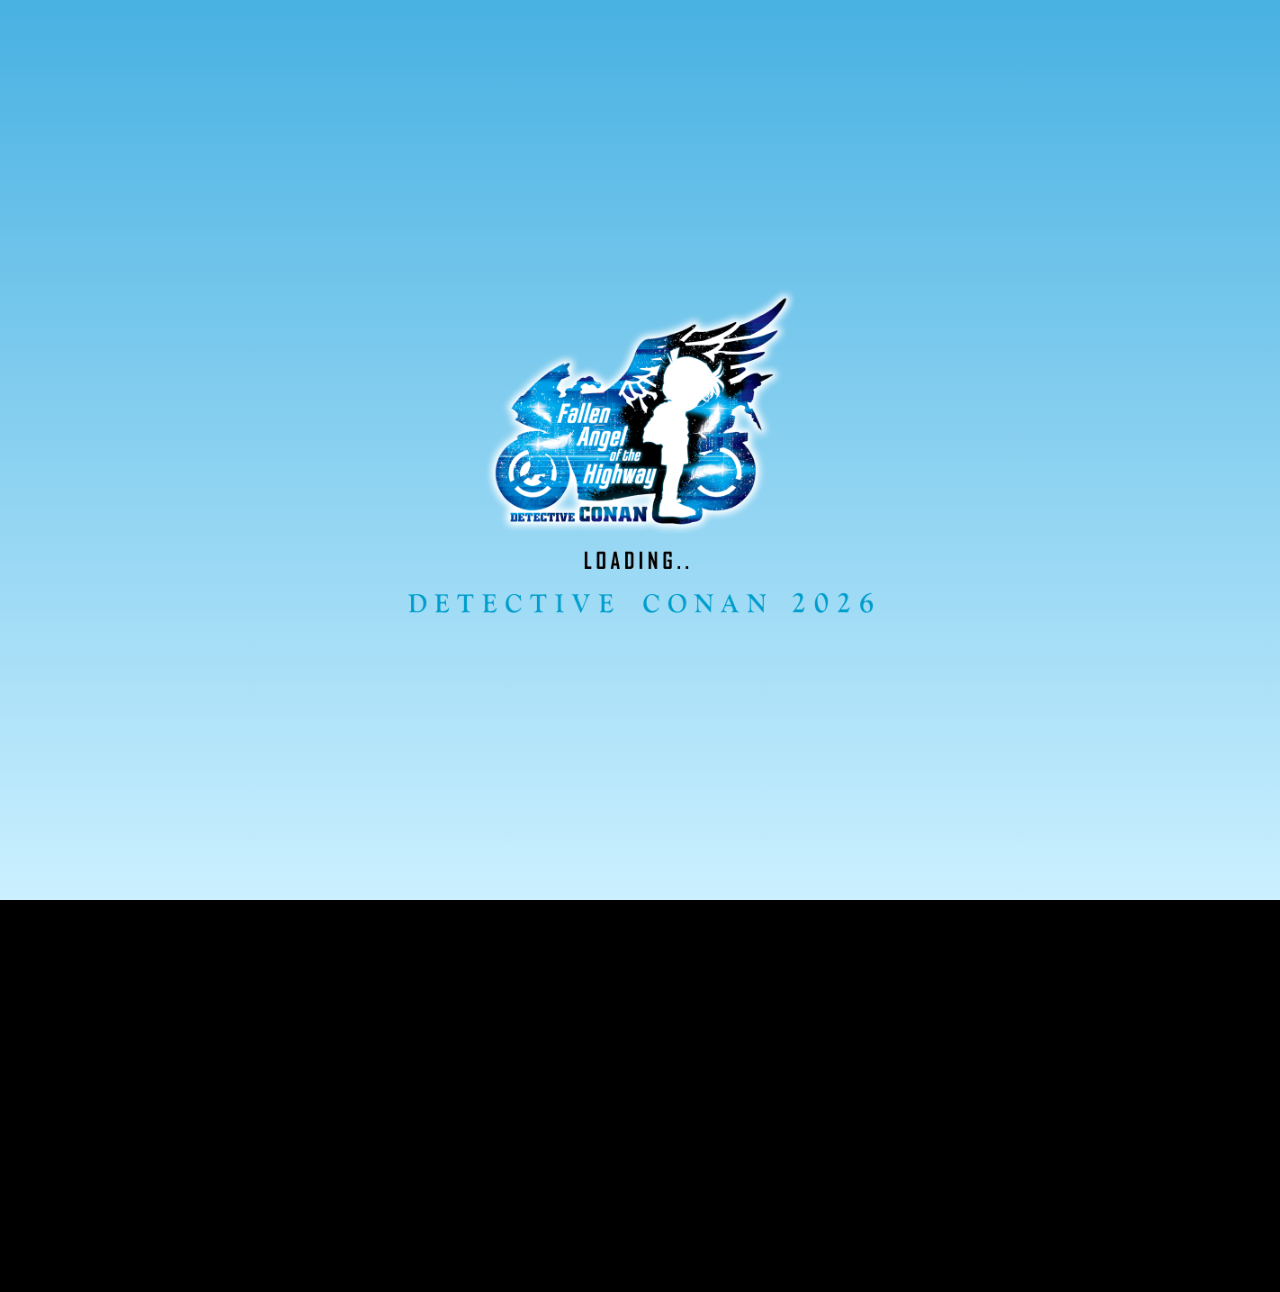
==== index.html @ 6754fd4c "Add files via upload" ====
<!doctype html>
<html lang="ja" prefix="og: http://ogp.me/ns#">

<!-- Mirrored from www.conan-movie.jp/2026/index.html by HTTrack Website Copier/3.x [XR&CO'2014], Thu, 16 Apr 2026 14:26:00 GMT -->
<head>
<meta charset="UTF-8">
<meta http-equiv="X-UA-Compatible" content="IE=edge">

<title>劇場版『名探偵コナン ハイウェイの堕天使』</title>
<meta name="description" content="旋風を、巻き起こせ――劇場版名探偵コナン第29弾、『名探偵コナン ハイウェイの堕天使』大ヒット上映中！">
<meta name="copyright" content="(C)2026 青山剛昌／名探偵コナン製作委員会">

<!-- og -->
<meta property="og:title" content="劇場版『名探偵コナン ハイウェイの堕天使』">
<meta property="og:site_name" content="劇場版『名探偵コナン ハイウェイの堕天使』">
<meta property="og:type" content="movie">
<meta property="og:url" content="index-2.html">
<meta property="og:image" content="ogp_sw.jpg">
<meta property="og:description" content="旋風を、巻き起こせ――劇場版名探偵コナン第29弾、『名探偵コナン ハイウェイの堕天使』大ヒット上映中！">
<meta property="og:type" content="website">
<meta name="twitter:card" content="summary_large_image">
<meta name="twitter:site" content="@conan_movie">
<meta name="twitter:creator" content="@conan_movie">
<meta name="twitter:image" content="ogp_sw.jpg">
<link rel="shortcut icon" href="https://www.conan-movie.jp/favicon.ico">
<meta property="fb:app_id" content="496331427098522">

<!-- CSS -->
<link rel="preconnect" href="../../fonts.googleapis.com/index.html">
<link rel="preconnect" href="../../fonts.gstatic.com/index.html" crossorigin>
<link href="../../fonts.googleapis.com/css2ca3f.css?family=Noto+Serif+JP:wght@400;500&amp;display=swap" rel="stylesheet"> 
<link href="../../fonts.googleapis.com/cssb295.css?family=Noto+Sans+JP&amp;subset=japanese" rel="stylesheet">
<link rel="stylesheet" href="css/reset.css">
<link rel="stylesheet" href="css/utility.css">
<link rel="stylesheet" href="css/common.css">
<link rel="stylesheet" href="css/home_v4.css">
<link rel="stylesheet" href="css/modaal.css" />


<!-- Google Tag Manager -->
<script>(function(w,d,s,l,i){w[l]=w[l]||[];w[l].push({'gtm.start':
new Date().getTime(),event:'gtm.js'});var f=d.getElementsByTagName(s)[0],
j=d.createElement(s),dl=l!='dataLayer'?'&l='+l:'';j.async=true;j.src=
'../../www.googletagmanager.com/gtm5445.html?id='+i+dl;f.parentNode.insertBefore(j,f);
})(window,document,'script','dataLayer','GTM-MGG2SS4T');</script>
<!-- End Google Tag Manager -->
 
<!-- redirect -->
<script>
var userAgent = window.navigator.userAgent.toLowerCase();
if ( userAgent.indexOf('ipad') > 0 || userAgent.indexOf('iphone') > 0 || userAgent.indexOf('Android') > 0 || userAgent.indexOf('android') > 0 ) {
  location.href = '../../conan-mobile.jp/index.html';
}
</script>
<link rel="canonical" href="index.html">
<link rel="alternate" href="../../conan-mobile.jp/index.html">


</head>


<body class="pageHome" id="pagetop" onselectstart="return false;" onmousedown="return false;" oncontextmenu="return false;">

<!-- Google Tag Manager (noscript) -->
<noscript><iframe src="../../www.googletagmanager.com/ns6158.html?id=GTM-MGG2SS4T"
height="0" width="0" style="display:none;visibility:hidden"></iframe></noscript>
<!-- End Google Tag Manager (noscript) -->

<!-- ▼loading -->
<div class="loadingOverlay js-loading">
 <div class="loadingLogo">
  <img src="img/common/loading.gif" alt="LOADING..."/>
 </div>
</div>
<!-- ▲loading -->

<!-- ▼wrap -->



<div class="wrap">
	<div class="homeWrap">
  
  <div class="homeInner">
   <div class="taC mainCopy dc2024"><img src="img/home2/mainCopy.png" width="52%" alt="旋風を、巻き起こせ──" style="margin-left: 10%;"/></div>

   <div class="leftBox">
				
				<div class="snsLink">
     <div><a href="../../twitter.com/conan_movie" target="_blank" class="over"><img src="img/home2/nav2_x.png" alt="公式X"/></a></div>
     <div><a href="../../www.facebook.com/detective.conan.movie/index.html" target="_blank" class="over"><img src="img/home2/nav2_fb.png" alt="公式Facebook"/></a></div>
     <div><a href="../../www.instagram.com/conan.official/index.html" target="_blank" class="over"><img src="img/home2/nav2_insta.png" alt="公式Instagram"/></a></div>
     <div><a href="../../www.tiktok.com/%40conan_pr_official.html" target="_blank" class="over"><img src="img/home2/nav2_tiktok.png" alt="公式TikTok"/></a></div>
					<div><a href="../../miniapp.line.me/2009175335-p4eF4o3W.html" target="_blank" class="over"><img src="img/home2/nav2_line.png" alt="公式LINE"/></a></div>
    </div>
    <div class="sns_line"></div>

    <h1 class="homeLogo"><img src="img/home2/logo_home.webp" width="100%" alt="劇場版『名探偵コナン ハイウェイの堕天使』"/></h1>

    <ul class="leftNav">
     <li><a href="news/index.html" class="over btn"><img src="img/home2/navnews_off.png" alt="NEWS お知らせ" class="js-hover"/></a></li>
     <li><a href="../../eigakan.org/theaterpage/schedulee657.html?t=conanmovie2026" target="_blank" class="over btn"><img src="img/home2/navthlist_off.png" alt="THEATERS シアターリスト" class="js-hover"/></a></li>
     <li class="openBtn"><a href="javascript:void(0);" class="over btn js-gnav"><img src="img/home2/navabout_off.png" alt="about THE MOVIE 作品情報" class="js-hover"/></a></li>
     <li><a href="trailer.html" class="js-trailer over btn"><img src="img/home2/navtrailer_off.png" alt="TRAILER 予告・ムービー" class="js-hover"/></a></li>
					<li><a href="news/media.html" target="_blank" class="over btn"><img src="img/home2/navmedia_off.png" alt="メディア情報" class="js-hover"/></a></li>
    </ul>

    <div class="home_date"><img src="img/home2/showing.webp" width="100%" alt="大ヒット上映中！"/></div>

    <div class="billing2"><img src="img/home2/billing_3.webp" width="100%" alt="" class="mt-10" style="padding-top: -5%;"/></div>
    
    
    <div class="homeNav2">
     <img src="img/home2/blanc.png" alt="" width="100%"/>
     <div class="aboutNav">
     <h3><img src="img/home2/nav2_1.png" alt=" about THE MOVIE"/></h3>
     <ul class="alfaBnr">
      <li><a href="atm/story.html"><img src="img/home2/nav2_story.png" alt="ストーリー"/></a></li>
      <li><a href="atm/story.html#keyperson"><img src="img/home2/nav2_key.png" alt="キーパーソン"/></a></li>
      <li><a href="atm/staffcast.html"><img src="img/home2/nav2_staff.png" alt="スタッフ・キャスト"/></a></li>
      <li><a href="atm/themesong.html"><img src="img/home2/nav2_song.png" alt="主題歌"/></a></li>
     </ul>
     <div class="close_btn alfaBnr navClose"><a href="javascript:void(0);" class="js-gnav"><img src="img/home2/close_nav.png" alt="Close"/></a></div>
     </div>
    </div>
   </div>
   <!-- end leftBox-->
   

   <div class="mainBnrBox">
     <div style="margin-top: -2px;" class="lge"><a href="conan_whirlwind/index.html"><img src="img/home2/conan_wind.webp" alt="「風のプロジェクト」4.10。日本に、コナン旋風を巻き起こせ──" class="pb0" style="margin-left: -4.0%;"/></a></div>
					<!--<div class="sml"><a href="https://info.toho.co.jp/26conan_kb/top.html" target="_blank"><img src="banner/0411_ba_pc.png" alt="4月11日 公開記念舞台挨拶開催決定！詳細とご応募はこちら" class="pb0"/></a></div>
					<div class="sml"><a href="conan_whirlwind/d/pr_worldpremiere.html" target="_blank"><img src="banner/0410saisoku_pc.png" alt="限界突破！風の世界最速上映 4/10（金）0時スタート！詳しくはこちら" class="pb0"/></a></div>
					<div class="sml"><a href="conan_whirlwind/d/pr6_ticket.html" target="_blank"><img src="banner/maeuri_pc.webp" alt="前売券情報はこちら！" class="pb0"/></a></div>-->
					<div class="sml"><a href="kazenotasuki/index.html" target="_blank"><img src="kazenotasuki/img/pcBnr_v2.png" alt="「＃風のたすきキャンペーン」実施中！" class="pb0"/></a></div>
					<div class="sml"><a href="windicon_generator/index.html" target="_blank"><img src="banner/konan_icon_pcb.png" alt="風のアイコンジェネレーター" class="pb0"/></a></div>
					<div class="sml"><a href="news/tokuban.html" target="_blank"><img src="banner/tokuban_PC.webp" alt="PR特番放送決定！各局放送予定はこちら" class="pb0"/></a></div>
					<div class="sml"><a href="../../mvtk_campaign.conan-mobile.jp/26conan_nztk/index.html" target="_blank"><img src="banner/0410_500x500_pcbnr.png" alt="ムビチケ前売券購入者限定謎解き企画！" class="pb0"/></a></div>
   </div>
			
			<div class="btmBnrBox" style="padding-top: -0.25%;">
				<div class="sml"><a href="news/get_illust.html" target="_blank"><img src="banner/angelgift_pc.webp" alt="“天使からの贈り物”プロジェクト 劇場限定デジタルイラストを
手に入れよう！" class="pb0"/></a></div>
			</div>

  </div>
  <!--// end homeInner-->
  
  
   <div class="homeBnrLine alfaBnr mt10" style="padding-bottom:0;">
    <!--<div class="bnrL"><a href="https://mvtk_campaign.conan-mobile.jp/26conan_fm/" target="_blank" class="over"><img src="banner/fanmeeting_spbnr_ver2.png" alt="ムビチケ前売券（オンライン）購入者先行！「風のSPファンミーティング！」にご招待" width="403" height="79"/></a></div>-->
    <div class="bnrL"><a href="../../tvconanten-30th.jp/index.html" target="_blank" class="over"><img src="banner/conananime30th.jpg" alt="名探偵コナン展"/></a></div>
				<div class="bnrL"><a href="../../miniapp.line.me/2009175335-p4eF4o3W.html" target="_blank" class="over"><img src="banner/line_pcbnr.png" alt="風の宣伝部-入部はこちら！"/></a></div>
				<div class="bnrL"><a href="../../www.ntv.co.jp/topics/articles/19s3l3e8zh242nus36.html" target="_blank" class="over"><img src="banner/ntv_conanfes.jpg" alt="日テレコナン祭り"/></a></div>
   </div>

  <div class="homeBnrLine alfaBnr mt-10">
			<div class="bnr"><a href="../../www.conan-portal.com/index.html" target="_blank"><img src="banner/gensaku_official.png" width="156" height="60" alt="原作公式サイト"/></a></div>
   <div class="bnr"><a href="../../www.ytv.co.jp/conan/index.html" target="_blank"><img src="banner/foot_bnr_ytv_w312.jpg" width="156" height="60" alt="TVアニメ「名探偵コナン」"/></a></div>
   <div class="bnr"><a href="../../conan-collectors.musing.jp/index.html" target="_blank"><img src="banner/2025banner_ccc_468-180.png" width="156" height="60" alt="名探偵コナンコレクターズクラブ"/></a></div>
			<div class="bnr"><a href="../../www.welcome.city.yokohama.jp/hottopics/conan-yokohama/index.html" target="_blank"><img src="banner/conan_yokohama_v2.png" width="156" height="60" alt="『名探偵コナン ハイウェイの堕天使』×横浜市 コラボ決定！"/></a></div>
			<div class="bnr"><a href="../../www.carsensor-conan.jp/index.html" target="_blank"><img src="banner/cs_banner_624_240.png" width="156" height="60" alt="『名探偵コナン ハイウェイの堕天使』×カーセンサー"/></a></div>
			<div class="bnr"><a href="../../conan-zemi.shopro.co.jp/index.html" target="_blank"><img src="banner/conanzemi2026_624_240.jpg" width="156" height="60" alt="名探偵コナンゼミ"/></a></div>
			<div class="bnr"><a href="../../conan-cafe.jp/index.html" target="_blank"><img src="banner/conancafe2026.png" width="156" height="60" alt="名探偵コナンゼミ"/></a></div>

			<div class="bnr"><a href="../../www.jreast.co.jp/tokyo/jreconan/index.html" target="_blank"><img src="banner/JReast_stamprally2026.jpg" width="156" height="60" alt="JR東日本名探偵コナンスタンプラリー"/></a></div>
			<div class="bnr"><a href="animail/index.html" target="_blank"><img src="banner/animail_pc_sml.webp" width="156" height="60" alt="「アニメール 劇場版名探偵コナン特集号 vol.51」全面公開中！"/></a></div>
			<div class="bnr"><a href="../../www.yomiuri-ryokou.co.jp/s/fair/conan/index.html" target="_blank"><img src="banner/conan_bus%20tour_logo_624%20240_re.jpg" width="156" height="60" alt="名探偵コナンゼミ"/></a></div>
			

   <div class="mvck_bnrArea" data-aos="fade" data-aos-easing="ease-in" data-aos-anchor-placement="top-bottom">
    <div class="mt10"><a href="../../eigakan.org/theaterpage/schedulee657.html?t=conanmovie2026" target="_blank" title="本作品はHELLO! MOVIE方式による音声ガイド・日本語字幕に対応しています"><img src="banner/bnr_udcast.png" height="44" alt="本作品はHELLO! MOVIE方式による音声ガイド・日本語字幕に対応しています" style="border-radius: 4px;"/></a></div>
   </div>
			
			<ul class="snsBox mt30">
			<li><img src="img/common/icon_share.svg" alt="シェア" class="mr5"/></li>
			<li class="alfaBnr"><a href="../../twitter.com/intent/tweet8c5f.html?text=%EF%BC%8F%0D%0A%E3%80%80%E6%97%8B%E9%A2%A8%E3%82%92%E3%80%81%E5%B7%BB%E3%81%8D%E8%B5%B7%E3%81%93%E3%81%9B%E2%80%95%E2%80%95%0D%0A%EF%BC%BC%0D%0A%0D%0A%E5%8A%87%E5%A0%B4%E7%89%88%E5%90%8D%E6%8E%A2%E5%81%B5%E3%82%B3%E3%83%8A%E3%83%B3%E7%AC%AC29%E5%BC%BE%0D%0A%E5%8A%87%E5%A0%B4%E7%89%88%E3%80%8E%E5%90%8D%E6%8E%A2%E5%81%B5%E3%82%B3%E3%83%8A%E3%83%B3%20%E3%83%8F%E3%82%A4%E3%82%A6%E3%82%A7%E3%82%A4%E3%81%AE%E5%A0%95%E5%A4%A9%E4%BD%BF%E3%80%8F%0D%0A%E5%A4%A7%E3%83%92%E3%83%83%E3%83%88%E4%B8%8A%E6%98%A0%E4%B8%AD%EF%BC%81%0D%0A%0D%0A%23%E5%90%8D%E6%8E%A2%E5%81%B5%E3%82%B3%E3%83%8A%E3%83%B3%0D%0A%23%E3%83%8F%E3%82%A4%E3%82%A6%E3%82%A7%E3%82%A4%E3%81%AE%E5%A0%95%E5%A4%A9%E4%BD%BF%F0%9F%AA%BD%0D%0Ahttps%3A%2F%2Fwww.conan-movie.jp%2F2026%2F" target="_blank"><img src="img/common/sns_x.png" alt="Xでシェアする"/></a></li>
			<li class="alfaBnr"><a href="../../web.facebook.com/share_channel/index801f.html?u=https://www.conan-movie.jp/2026/" onclick="window.open(this.href, 'FBwindow', 'width=650, height=450, menubar=no, toolbar=no, scrollbars=yes'); return false;"><img src="img/common/sns_fb.png" alt="Facebookでシェアする"/></a></li>
   <li class="alfaBnr"><a href="../../access.line.me/oauth2/v2.1/loginb2c0.html?url=https://www.conan-movie.jp/2026/" target="_blank"><img src="img/common/sns_line.png" width="64" height="60" alt="LINEでシェア"/></a></li>
		</ul>
   
   <ul class="policy mb20">
    <li>┃&nbsp;<a href="../../www.toho.co.jp/company/privacy-policy.html" target="_blank">個人情報保護ポリシー</a>&nbsp;┃</li>
    <li>┃&nbsp;<a href="../../www.toho.co.jp/company/cookie-policy.html" target="_blank">クッキーポリシー</a>&nbsp;┃</li>
   </ul>
  </div>

 </div>
 <!--// end homeWrap-->
 
 <div class="footer">
   <div class="dc2024"><img src="img/home2/dc2026_gold.png" alt="DETECTIVE CONAN 2026"/></div>
   <p class="copyright">&copy;2026 青山剛昌／名探偵コナン製作委員会</p>
  </div>
  
  
  <div id="mvckAll">
		<div id="mvckClose"></div>
		<div id="mvckArea">
		<div id="mvtk-widgets-container" data-format="responsive" data-color="normal"><a id="mvtk-widgets" href="../../ticket.moviewalker.jp/film/084813.html">Widgets by ムビチケ</a></div><script defer src="../../contents.mvtk.jp/widgets/js/widgets_v1_1.js" charset="utf-8"></script>
		</div>
	</div>
	
	
</div>
<!-- ▲wrap -->






<!-- ▼scripts -->
<script src="../../ajax.googleapis.com/ajax/libs/jquery/3.7.0/jquery.min.js"></script>
<script src="../../cdnjs.cloudflare.com/ajax/libs/jquery-easing/1.4.1/jquery.easing.min.js"></script>
<script src="js/lib/jquery.easy-rollover.js"></script>
<script src="js/common.js"></script>
<script src="js/home_2.js"></script>
<script src="js/snow.html"></script>
<script src="js/lib/modaal.min.js"></script>
<!-- ▲scripts -->

</body>

<!-- Mirrored from www.conan-movie.jp/2026/index.html by HTTrack Website Copier/3.x [XR&CO'2014], Thu, 16 Apr 2026 14:27:19 GMT -->
</html>
---- css/utility.css ----
@charset "UTF-8";
/*---------------------------------------------------------
		 margin/padding
----------------------------------------------------------*/
.m0 {
  margin: 0px !important; }

.m10 {
  margin: 10px !important; }

.m15 {
  margin: 15px !important; }

.m20 {
  margin: 20px !important; }

.m30 {
  margin: 30px !important; }

.m40 {
  margin: 40px !important; }

.m50 {
  margin: 50px !important; }

.p0 {
  padding: 0px !important; }

.p10 {
  padding: 10px !important; }

.p15 {
  padding: 15px !important; }

.p20 {
  padding: 20px !important; }

.p30 {
  padding: 30px !important; }

.p40 {
  padding: 40px !important; }

.p50 {
  padding: 50px !important; }

.mt0 {
  margin-top: 0 !important; }

.mt1 {
  margin-top: 1px !important; }

.mt2 {
  margin-top: 2px !important; }

.mt3 {
  margin-top: 3px !important; }

.mt4 {
  margin-top: 4px !important; }

.mt5 {
  margin-top: 5px !important; }

.mt-5 {
  margin-top: -5px !important; }

.mt-10 {
  margin-top: -10px !important; }

.mt10 {
  margin-top: 10px !important; }

.mt11 {
  margin-top: 11px !important; }

.mt12 {
  margin-top: 12px !important; }

.mt13 {
  margin-top: 13px !important; }

.mt14 {
  margin-top: 14px !important; }

.mt15 {
  margin-top: 15px !important; }

.mt20 {
  margin-top: 20px !important; }

.mt25 {
  margin-top: 25px !important; }

.mt30 {
  margin-top: 30px !important; }

.mt35 {
  margin-top: 35px !important; }

.mt40 {
  margin-top: 40px !important; }

.mt45 {
  margin-top: 45px !important; }

.mt50 {
  margin-top: 50px !important; }

.mt55 {
  margin-top: 55px !important; }

.mt60 {
  margin-top: 60px !important; }

.mt65 {
  margin-top: 65px !important; }

.mt70 {
  margin-top: 70px !important; }

.mt75 {
  margin-top: 75px !important; }

.mt80 {
  margin-top: 80px !important; }

.mt85 {
  margin-top: 85px !important; }

.mt90 {
  margin-top: 90px !important; }

.mt95 {
  margin-top: 95px !important; }

.mt100 {
  margin-top: 100px !important; }

.mb0 {
  margin-bottom: 0px !important; }

.mb1 {
  margin-bottom: 1px !important; }

.mb2 {
  margin-bottom: 2px !important; }

.mb3 {
  margin-bottom: 3px !important; }

.mb4 {
  margin-bottom: 4px !important; }

.mb5 {
  margin-bottom: 5px !important; }

.mb6 {
  margin-bottom: 6px !important; }

.mb7 {
  margin-bottom: 7px !important; }

.mb8 {
  margin-bottom: 8px !important; }

.mb9 {
  margin-bottom: 9px !important; }

.mb10 {
  margin-bottom: 10px !important; }

.mb15 {
  margin-bottom: 15px !important; }

.mb20 {
  margin-bottom: 20px !important; }

.mb25 {
  margin-bottom: 25px !important; }

.mb30 {
  margin-bottom: 30px !important; }

.mb35 {
  margin-bottom: 35px !important; }

.mb40 {
  margin-bottom: 40px !important; }

.mb45 {
  margin-bottom: 45px !important; }

.mb50 {
  margin-bottom: 50px !important; }

.mb60 {
  margin-bottom: 60px !important; }

.mb70 {
  margin-bottom: 70px !important; }

.ml0 {
  margin-left: 0 !important; }

.ml1 {
  margin-left: 1px !important; }

.ml2 {
  margin-left: 2px !important; }

.ml3 {
  margin-left: 3px !important; }

.ml4 {
  margin-left: 4px !important; }

.ml5 {
  margin-left: 5px !important; }

.ml6 {
  margin-left: 6px !important; }

.ml7 {
  margin-left: 7px !important; }

.ml8 {
  margin-left: 8px !important; }

.ml9 {
  margin-left: 9px !important; }

.ml10 {
  margin-left: 10px !important; }

.ml-10 {
  margin-left: -10px !important; }

.ml-20 {
  margin-left: -20px !important; }

.ml15 {
  margin-left: 15px !important; }

.ml20 {
  margin-left: 20px !important; }

.ml25 {
  margin-left: 25px !important; }

.ml30 {
  margin-left: 30px !important; }

.ml35 {
  margin-left: 35px !important; }

.ml40 {
  margin-left: 40px !important; }

.ml45 {
  margin-left: 45px !important; }

.ml50 {
  margin-left: 50px !important; }

.mr0 {
  margin-right: 0px !important; }

.mr1 {
  margin-right: 1px !important; }

.mr2 {
  margin-right: 2px !important; }

.mr3 {
  margin-right: 3px !important; }

.mr4 {
  margin-right: 4px !important; }

.mr5 {
  margin-right: 5px !important; }

.mr6 {
  margin-right: 6px !important; }

.mr7 {
  margin-right: 7px !important; }

.mr8 {
  margin-right: 8px !important; }

.mr9 {
  margin-right: 9px !important; }

.mr10 {
  margin-right: 10px !important; }

.mr15 {
  margin-right: 15px !important; }

.mr20 {
  margin-right: 20px !important; }

.mr25 {
  margin-right: 25px !important; }

.mr30 {
  margin-right: 30px !important; }

.mr35 {
  margin-right: 35px !important; }

.mr40 {
  margin-right: 40px !important; }

.mr45 {
  margin-right: 45px !important; }

.mr50 {
  margin-right: 50px !important; }

.mr55 {
  margin-right: 55px !important; }

.mr60 {
  margin-right: 60px !important; }

.mr65 {
  margin-right: 65px !important; }

.mr70 {
  margin-right: 70px !important; }

.mr75 {
  margin-right: 75px !important; }

.mr80 {
  margin-right: 80px !important; }

.mr85 {
  margin-right: 85px !important; }

.mr90 {
  margin-right: 90px !important; }

.mr95 {
  margin-right: 95px !important; }

.mr100 {
  margin-right: 100px !important; }

.pt0 {
  padding-top: 0px !important; }

.pt5 {
  padding-top: 5px !important; }

.pt10 {
  padding-top: 10px !important; }

.pt15 {
  padding-top: 15px !important; }

.pt20 {
  padding-top: 20px !important; }

.pt25 {
  padding-top: 25px !important; }

.pt30 {
  padding-top: 30px !important; }

.pt35 {
  padding-top: 35px !important; }

.pt40 {
  padding-top: 40px !important; }

.pt45 {
  padding-top: 45px !important; }

.pt50 {
  padding-top: 50px !important; }

.pt100 {
  padding-top: 100px !important; }

.pb0 {
  padding-bottom: 0px !important; }

.pb5 {
  padding-bottom: 5px !important; }

.pb10 {
  padding-bottom: 10px !important; }

.pb15 {
  padding-bottom: 15px !important; }

.pb20 {
  padding-bottom: 20px !important; }

.pb25 {
  padding-bottom: 25px !important; }

.pb30 {
  padding-bottom: 30px !important; }

.pb35 {
  padding-bottom: 35px !important; }

.pb40 {
  padding-bottom: 40px !important; }

.pb45 {
  padding-bottom: 45px !important; }

.pb50 {
  padding-bottom: 50px !important; }

.pl0 {
  padding-left: 0 !important; }

.pl5 {
  padding-left: 5px !important; }

.pl10 {
  padding-left: 10px !important; }

.pl15 {
  padding-left: 15px !important; }

.pl20 {
  padding-left: 20px !important; }

.pl25 {
  padding-left: 25px !important; }

.pl30 {
  padding-left: 30px !important; }

.pl35 {
  padding-left: 35px !important; }

.pl40 {
  padding-left: 40px !important; }

.pl45 {
  padding-left: 45px !important; }

.pl50 {
  padding-left: 50px !important; }

.pr0 {
  padding-right: 0 !important; }

.pr5 {
  padding-right: 5px !important; }

.pr10 {
  padding-right: 10px !important; }

.pr15 {
  padding-right: 15px !important; }

.pr20 {
  padding-right: 20px !important; }

.pr25 {
  padding-right: 25px !important; }

.pr30 {
  padding-right: 30px !important; }

.pr35 {
  padding-right: 35px !important; }

.pr40 {
  padding-right: 40px !important; }

.pr45 {
  padding-right: 45px !important; }

.pr50 {
  padding-right: 50px !important; }

/*---------------------------------------------------------
		 position
----------------------------------------------------------*/
.floL {
  float: left !important; }

.floR {
  float: right !important; }

.floLm {
  float: left;
  margin-right: 15px; }

.floRm {
  float: right;
  margin-left: 15px; }

.noFlo {
  float: none !important; }

.rect {
  overflow: hidden;
  zoom: 1; }

.clear {
  clear: both; }

.posR {
  position: relative; }

.posA {
  position: absolute; }

.vaT {
  vertical-align: top !important; }

.vaM {
  vertical-align: middle !important; }

.vaB {
  vertical-align: bottom !important; }

.vaN {
  vertical-align: baseline !important; }

.taC {
  text-align: center !important; }

.taC img {
  display: inline; }

.blC {
  margin-left: auto;
  margin-right: auto; }

.taR {
  text-align: right !important; }

.taL {
  text-align: left !important; }

.bold {
  font-weight: bold; }

.red {
  color: #b60000; }

.normal {
  font-weight: normal; }

.wnw {
  white-space: nowrap; }

.notice {
  color: #f00; }

.w100per {
  width: 100%; }

.blue {
  color: #fff; }

.blue2 {
  color: #46b8d0; }

.blue3 {
  color: #14a4a6; }

.blue4 {
  color: #0085eb; }

.blue5 {
  color: #c5f5ff; }

.green {
  color: #fff; }

.green2 {
  color: #00ac2d; }

.ind1 {
  text-indent: 1em; }

/*---------------------------------------------------------
		 fontsize
----------------------------------------------------------*/
.fzBase {
  font-size: fz(1) !important; }

.fz10 {
  font-size: 10px;
  font-size: 0.625rem;
  line-height: 1.4;
  line-height: 1.5; }

.fz12 {
  font-size: 12px;
  font-size: 0.75rem;
  line-height: 1.4;
  line-height: 1.5; }

.fz13 {
  font-size: 13px;
  font-size: 0.8125rem;
  line-height: 1.4;
  line-height: 1.5; }

.fz14 {
  font-size: 14px;
  font-size: 0.875rem;
  line-height: 1.4;
  line-height: 1.5; }

.fz15 {
  font-size: 15px;
  font-size: 0.9375rem;
  line-height: 1.4; }

.fz16 {
  font-size: 16px;
  font-size: 1rem;
  line-height: 1.4; }

.fz18 {
  font-size: 18px;
  font-size: 1.125rem;
  line-height: 1.4; }

.fz20 {
  font-size: 20px;
  font-size: 1.25rem;
  line-height: 1.4; }

.hide {
  height: 0px;
  font-size: 0px;
  line-height: 0px;
  text-indent: 100%;
  white-space: nowrap;
  color: transparent;
  overflow: hidden; }

/*---　css animation　--*/
.shakeMove {
  animation: shakeloader_1104 2s ease-out infinite;
  transform-origin: 50% 50%; }

@keyframes shakeloader_1104 {
  0% {
    transform: scale(1); }
  12.5% {
    transform: scale(0.9) rotate(-8deg); }
  25% {
    transform: scale(0.9) rotate(-8deg); }
  37.5% {
    transform: scale(1.2) rotate(8deg); }
  50% {
    transform: scale(1.2) rotate(-8deg); }
  62.5% {
    transform: scale(1.2) rotate(8deg); }
  75% {
    transform: scale(1.2) rotate(-8deg); }
  87.5% {
    transform: scale(1.2) rotate(8deg); }
  100% {
    transform: scale(1) rotate(0); } }
.verticalMove {
  animation: vertical_9994 1s ease-in-out infinite;
  transform-origin: 50% 50%; }

@keyframes vertical_9994 {
  0% {
    transform: translate(0, -3px); }
  6% {
    transform: translate(0, 3px); }
  12% {
    transform: translate(0, -2px); }
  18% {
    transform: translate(0, 2px); }
  24% {
    transform: translate(0, -1px); }
  30% {
    transform: translate(0, 1px); }
  36% {
    transform: translate(0, 0); }
  100% {
    transform: translate(0, 0); } }
.spin {
  animation: spin_164 3.5s linear infinite;
  transform-origin: 50% 50%; }

@keyframes spin_164 {
  0% {
    transform: rotate(0deg); }
  42.85714% {
    transform: rotate(359deg); }
  100% {
    transform: rotate(359deg); } }
/*---///　css animation　///--*/
.pagetop {
  position: fixed;
  right: 0px;
  bottom: 30px;
  width: 140px;
  height: auto;
  display: none;
  z-index: 19; }

.pagetop img {
  width: 140px; }

@media screen and (max-width: 800px) {
  .pagetop {
    position: fixed;
    right: 0px;
    bottom: 10px;
    width: 120px;
    height: auto;
    display: none;
    z-index: 19; }

  .pagetop img {
    width: 120px; } }
/*---------------------------------------------------------
		 youtube
----------------------------------------------------------*/
.youtube {
  width: 100%;
  margin: 0 auto;
  position: relative;
  padding-bottom: 56.25%;
  padding-top: 20px;
  height: 0;
  overflow: hidden; }

.youtube iframe {
  position: absolute;
  top: 0;
  left: 0;
  width: 100%;
  height: 100%; }

/*---------------------------------------------------------
		 indent
----------------------------------------------------------*/
.indent-1 {
  text-indent: -1rem;
  padding-left: 1rem; }

.indent-2 {
  text-indent: -2rem;
  padding-left: 2rem; }

.indent-3 {
  text-indent: -3rem;
  padding-left: 3rem; }
---- css/common.css ----
html {
  min-height: 100%; }

body > .wrap {
  height: auto; }

.wrap {
  position: relative;
  width: 100vw;
  height: 100%;
  min-height: 100%;
  /*height: auto;*/
  display: block;
  /*background: #0a181a;*/
  color: #9ba9ad;
  font-family: 'Noto Sans JP', "sans-serif";
  opacity: 0; }

.wrap.is-show {
  opacity: 1.0; }

a:link {
  text-decoration: none; }

a:hover {
  text-decoration: underline; }

a:active {
  text-decoration: none; }

a:visited {
  text-decoration: none; }

.js-completeLoad {
  opacity: 0;
  backface-visibility: hidden;
  transition: 0.6s ease-in-out; }

.js-completeLoad.is-show {
  opacity: 1; }

.is-hide-sp {
  display: block; }

.is-hide-pc {
  display: none; }

/*---------------------------------
      loading
----------------------------------*/
.loadingOverlay {
  position: fixed;
  top: 0;
  left: 0;
  right: 0;
  bottom: 0;
  width: 100vw !important;
  height: 100vh !important;
  margin: auto;
  z-index: 100;
  background: #CBF0FF;
  background: linear-gradient(0deg, #cbf0ff 0%, #48b1e2 100%);
  display: flex;
  justify-content: center;
  align-items: center; }

.loadingOverlay .loadingLogo {
  display: block;
  width: 50%;
  height: auto;
  max-width: 549px;
  max-height: 326px;
  padding: 0;
  background: url("../img/common/loading_bg.png") center top no-repeat;
  background-size: 100% 100%;
  text-align: center; }

.loadingLogo img {
  width: 100%; }

.alfaBnr a img,
.alphaBnr a img {
  opacity: 1.0;
  transition: 0.5s; }

.alfaBnr a:hover img,
.alphaBnr a:hover img {
  opacity: 0.7; }
---- css/home_v4.css ----
@charset "UTF-8";
html {
  min-height: 100%; }

body > .wrap {
  height: auto; }

body {
  background: #000000; }

.wrap {
  position: relative;
  width: 100%;
  height: 100%;
  min-height: 100%;
  	/*height: auto;
  	display: flex;
   flex-wrap:wrap;
  	justify-content: space-between;
  	align-content: space-between;*/
  display: block;
  color: #fff;
  background: #002349 url("../img/home2/bg_wing.webp") center bottom no-repeat;
  background-size: 100% auto;
  opacity: 0;
  z-index: 2; }

.wrap.is-show {
  opacity: 1.0; }

/* animation
===============================================  */
@keyframes blur-anim1 {
  0% {
    opacity: 0;
    transform: scale(1.5); }
  20% {
    opacity: 0.08; }
  100% {
    opacity: 1;
    transform: scale(1);
    filter: blur(0); } }
@keyframes blur-anim2 {
  0% {
    opacity: 0;
    transform: scale(5); }
  20% {
    opacity: 0.08; }
  100% {
    opacity: 1;
    transform: scale(1);
    filter: blur(0); } }
@keyframes fade-anim {
  0% {
    opacity: 0; }
  100% {
    opacity: 1; } }
/* home contents
===============================================  */
.homeWrap {
  /*display: flex;
  flex-flow: column nowrap;
  justify-content: center;
  align-items: center;*/
  display: block;
  width: 100vw;
  height: 100%;
  min-height: 100vh;
  padding-bottom: 0;
  margin: auto;
  position: relative;
  background: url("../img/home2/mv.webp") center top no-repeat;
  background-size: 100% auto;
  z-index: 5;
  overflow-x: hidden;
  position: relative; }

.homeInner {
  display: block;
  width: 100%;
  height: 56.25vw;
  margin: 0 auto;
  padding-top: 0px;
  position: relative; }

.homeInner .mainCopy {
  width: 11.6%;
  height: auto;
  right: 14%;
  top: 8%;
  opacity: 0;
  position: absolute; }

.homeInner .dc2024 {
  filter: blur(200px);
  animation: blur-anim2 2s cubic-bezier(0.19, 1, 0.22, 1) 1.5s forwards; }

.homeInner .leftBox {
  display: block;
  width: 22%;
  height: 100%;
  background: url("../img/home2/leftbox_bg.webp") center top no-repeat;
  background-size: 100% 100%;
  margin: 0;
  padding: 0;
  left: 0;
  top: 0;
  z-index: 2;
  position: absolute;
  opacity: 0;
  animation: fade-anim 5s cubic-bezier(0.19, 1, 0.22, 1) 3.5s forwards; }

.homeInner .leftBox .snsLink {
  display: flex;
  flex-wrap: nowrap;
  width: 100%;
  height: auto;
  margin: 0;
  padding: 0;
  position: relative;
  z-index: 10; }

.homeInner .leftBox .snsLink div {
  width: 20%; }

.homeInner .leftBox .snsLink img {
  width: 100%; }

.homeInner .leftBox .sns_line {
  display: block;
  width: 100%;
  height: 8px;
  margin: 0;
  padding: 0;
  background: url("../img/home2/sns_line.png") center top repeat-x;
  background-size: 100% 8px;
  position: relative;
  z-index: 10; }

.homeInner .leftBox .homeLogo {
  displey: block;
  width: 120%;
  height: auto;
  margin: 4% auto 0 10%;
  padding: 0;
  position: relative;
  z-index: 10; }

.homeInner .leftBox .leftNav {
  width: 95%;
  height: auto;
  margin: 0 5% auto 0;
  padding: 0;
  position: relative; }

.homeInner .leftBox .leftNav li {
  displey: block;
  width: 100%;
  height: auto;
  margin-bottom: 6%; }

.homeInner .leftBox .leftNav img {
  width: 100%;
  height: auto; }

.homeInner .leftBox .leftNav a:hover {
  width: 100%;
  border: 0;
  outline: none;
  text-decoration: none; }

.homeInner .leftBox .leftNav .btn {
  position: relative;
  display: inline-block; }

.homeInner .leftBox .leftNav .btn::after {
  position: absolute;
  bottom: 0;
  left: 0;
  content: '';
  width: 100%;
  height: 1px;
  background-color: rgba(255, 255, 255, 0.6);
  transform: scale(0, 1);
  transform-origin: left top;
  transition: transform .5s; }

.homeInner .leftBox .leftNav .btn:hover::after {
  transform: scale(1, 1); }

.homeInner .leftBox .home_date {
  displey: block;
  width: 100%;
  height: auto;
  /*margin: 10% 0 10% 0;*/
  margin: 6% 0 10% 0;
  position: relative; }

.homeInner .leftBox .billing {
  displey: block;
  width: 200%;
  height: auto;
  /*margin: 10% auto 10% 5%;*/
  margin: 18% auto 10% 3%;
  position: relative; }

.homeInner .leftBox .billing2 {
  displey: block;
  width: 200%;
  height: auto;
  /*margin: 10% auto 10% 5%;*/
  margin: 10% auto 10% 3%;
  position: relative; }

.homeInner .leftBox .homeNav2 {
  display: block;
  width: 100%;
  height: 90%;
  margin: 0;
  padding: 0 0 60px 0;
  top: -110vh;
  position: absolute;
  background: #153d80;
  background: linear-gradient(180deg, #153d80 0%, #112340 80%, rgba(0, 0, 0, 0) 100%);
  opacity: 0;
  transition: 6s cubic-bezier(0.075, 0.82, 0.165, 1);
  z-index: 3; }

.homeInner .leftBox .homeNav2 img {
  width: 100%; }

.homeInner .leftBox .homeNav2 .aboutNav {
  display: block;
  width: 86%;
  max-width: 300px;
  height: auto;
  margin: 0 auto;
  padding: 0;
  border-top: 1px solid #09599a;
  line-height: 0;
  position: relative; }

.homeInner .leftBox .homeNav2 .aboutNav h3 {
  display: block;
  border-bottom: 1px solid #09599a; }

.homeInner .leftBox .homeNav2 .aboutNav ul {
  border-bottom: 1px solid #09599a;
  position: relative; }

.homeInner .leftBox .homeNav2 .aboutNav li {
  display: block;
  width: 100%;
  height: auto;
  margin: 5% 0; }

.homeInner .leftBox .homeNav2 .aboutNav .close_btn {
  display: block;
  width: 26%;
  max-width: 60px;
  margin: 10px auto 50px auto;
  padding: 0;
  position: relative; }

.homeInner .leftBox .homeNav2.is-show {
  opacity: 1;
  top: 0;
  transition: 1s cubic-bezier(0.075, 0.82, 0.165, 1); }

.homeInner .mainBnrBox {
  display: block;
  width: 13%;
  max-width: 250px !important;
  height: auto;
  right: 1%;
  top: 20px;
  padding-right: 5px;
  z-index: 5;
  position: absolute;
  opacity: 0;
  line-height: 1.1;
  animation: fade-anim 5s cubic-bezier(0.19, 1, 0.22, 1) 3.5s forwards; }

.homeInner .mainBnrBox div {
  display: block;
  width: 95%;
  margin-top: 4%;
  margin-right: 0 !important;
  margin-left: auto;
  padding-left: 20%; }

.homeInner .mainBnrBox div.lge {
  display: block;
  width: 112%;
  margin-top: 11%;
  margin-right: auto;
  /* margin-left: -4.0%;*/
  padding-left: 0; }

.homeInner .mainBnrBox div img {
  width: 100%; }

.homeInner .mainBnrBox div a img {
  width: 100%;
  transition: transform 0.3s; }

.homeInner .mainBnrBox div a img:hover {
  transform: scale(1.12);
  z-index: 8; }

.homeInner .btmBnrBox {
  display: flex;
  flex-wrap: nowrap;
  justify-content: flex-end;
  width: auto;
  height: 9.7vw;
  right: 11%;
  bottom: 1.35%;
  padding-right: 5px;
  z-index: 5;
  position: absolute;
  opacity: 0;
  line-height: 1.1;
  animation: fade-anim 5s cubic-bezier(0.19, 1, 0.22, 1) 3.5s forwards; }

.homeInner .btmBnrBox div {
  display: block;
  width: 9.7vw;
  margin-right: 2%;
  margin-left: auto; }

.homeInner .btmBnrBox div img {
  width: 100%; }

.homeInner .btmBnrBox div a img {
  width: 100%;
  transition: transform 0.3s; }

.homeInner .btmBnrBox div a img:hover {
  transform: scale(1.12);
  z-index: 8; }

.homeBnrLine {
  display: flex;
  flex-wrap: wrap;
  justify-content: center;
  width: 100%;
  height: auto;
  max-width: 1300px;
  height: auto;
  /*background: rgba(0,9,54,0.6);*/
  margin: 0 auto;
  padding: 30px 20px 10px 20px;
  /*bottom: 0;*/
  text-align: center;
  position: relative; }

.homeBnrLine .bnr {
  display: block;
  width: 156px;
  height: 60px;
  margin: 0 2px 10px 2px; }

.homeBnrLine .bnrL {
  display: block;
  width: 370px;
  height: 73px;
  margin: 0 2px 10px 2px; }
  .homeBnrLine .bnrL img {
    width: 100%; }

.homeBnrLine .policy {
  display: flex;
  flex-wrap: nowrap;
  justify-content: center;
  align-items: center;
  width: 90%;
  height: auto;
  margin: 20px auto 0 auto;
  font-size: 12px;
  color: #424b50;
  line-height: 1.0;
  padding-right: 10px; }

.homeBnrLine .policy li {
  margin: 5px 10px 5px 8px; }

.homeBnrLine .policy a {
  color: #b0c8ca;
  text-decoration: none; }

.homeBnrLine .policy a:hover {
  color: #6dcdf9;
  text-decoration: underline;
  text-decoration-color: #0779ae;
  text-decoration-style: dotted;
  text-underline-offset: 0.5ex; }

.snsBox {
  display: flex;
  justify-content: center;
  width: 100%;
  height: 32px;
  position: relative;
  z-index: 5; }

.snsBox li {
  margin: 0 3px;
  padding: 2px;
  height: 28px;
  width: auto; }

.snsBox li img {
  width: auto;
  height: 100% !important; }

.footer {
  display: block;
  width: 100%;
  height: auto;
  margin: 0;
  padding: 10px 20px 30px 20px;
  text-align: center;
  background-color: #000;
  color: #fff;
  position: relative; }

.footer .goHome {
  display: block;
  width: 36%;
  max-width: 150px;
  margin: 0 auto 4px auto;
  padding: 0;
  position: relative; }

.footer .dc2024 {
  display: block;
  width: 50%;
  max-width: 480px;
  margin: 8px auto;
  padding: 0;
  position: relative; }

.footer .dc2024 img {
  width: 100%; }

.footer .foot_copy {
  text-align: center;
  font-size: 9px;
  padding-top: 6px;
  color: #9d9d9d;
  font-family: 'Noto Serif JP', serif; }

.copyright {
  font-size: 11px;
  color: #dbdbdb;
  padding-top: 20px; }

/*---ムビチケ対応---*/
.mvck_bnrArea {
  display: flex;
  justify-content: center;
  width: 100%;
  height: auto;
  margin: 10px auto 10px auto;
  position: relative;
  color: rgba(0, 0, 0, 0);
  font-size: 1px; }

#mvck_online a {
  display: block;
  background: url("../banner/btn_mvck_online.png") no-repeat;
  background-size: cover;
  width: 200px;
  height: 40px;
  z-index: 10;
  border: 1px solid #fff;
  border-radius: 4px;
  cursor: pointer;
  opacity: 1;
  transition: .3s;
  color: rgba(0, 0, 0, 0);
  font-size: 1px;
  margin: 0 2px; }

#mvck_online a:hover {
  opacity: 0.6; }

#mvck_card a {
  display: block;
  background: url("../banner/mjrbnr_conan2026.gif") no-repeat;
  background-size: cover;
  width: 200px;
  height: 40px;
  z-index: 10;
  border: 1px solid #fff;
  border-radius: 4px;
  cursor: pointer;
  opacity: 1;
  transition: .3s;
  color: rgba(0, 0, 0, 0);
  font-size: 1px;
  margin: 0 2px; }

#mvck_card a:hover {
  opacity: 0.6; }

#udcast a {
  display: block;
  background: url("../banner/bnr_udcast.png") no-repeat;
  background-size: cover;
  width: 200px;
  height: 40px;
  z-index: 10;
  border: 1px solid #fff;
  border-radius: 4px;
  cursor: pointer;
  opacity: 1;
  transition: .3s;
  color: rgba(0, 0, 0, 0);
  font-size: 1px;
  margin: 0 2px; }

#udcast a:hover {
  opacity: 0.6; }

#mvckAll {
  display: flex;
  justify-content: center;
  align-items: center;
  background: rgba(8, 28, 71, 0.86);
  width: 100%;
  height: 300px;
  position: fixed;
  left: 0;
  bottom: -320px;
  padding-bottom: 0;
  z-index: 55;
  border-top: 2px solid #223e7c;
  box-sizing: border-box;
  cursor: pointer;
  opacity: 0;
  transition-property: all;
  transition: 1s cubic-bezier(0.075, 0.82, 0.165, 1); }

#mvckAll.is-show {
  bottom: 0;
  opacity: 1; }

#mvckArea {
  display: block;
  width: 860px;
  height: 169px;
  margin: auto;
  z-index: 10; }

#mvckClose {
  background: url("../img/home2/close_nav.png") no-repeat center;
  background-size: contain;
  width: 70px;
  height: 21px;
  position: absolute;
  top: 10px;
  right: 10px;
  z-index: 5;
  cursor: pointer; }
---- css/modaal.css ----
/*!
	Modaal - accessible modals - v0.4.4
	by Humaan, for all humans.
	http://humaan.com
 */

.modaal-noscroll {
	overflow: hidden;
}

.modaal-accessible-hide {
	position: absolute !important;
	clip: rect(1px 1px 1px 1px); /* IE6, IE7 */
	clip: rect(1px, 1px, 1px, 1px);
	padding: 0 !important;
	border: 0 !important;
	height: 1px !important;
	width: 1px !important;
	overflow: hidden;
}

.modaal-overlay {
	position: fixed;
	top: 0;
	left: 0;
	width: 100%;
	height: 100%;
	z-index: 999;
	opacity: 0;
}

.modaal-wrapper {
	display: block;
	position: fixed;
	top: 0;
	left: 0;
	width: 100%;
	height: 100%;
	z-index: 9999;
	overflow: auto;
	opacity: 1;
	box-sizing: border-box;
	-webkit-overflow-scrolling: touch;
	-webkit-transition: all 0.3s ease-in-out;
	transition: all 0.3s ease-in-out;
}

.modaal-wrapper * {
	box-sizing: border-box;
	-webkit-font-smoothing: antialiased;
	-moz-osx-font-smoothing: grayscale;
	-webkit-backface-visibility: hidden;
}

.modaal-wrapper .modaal-close {
	border: none;
	background: transparent;
	background: rgba(255, 255, 255, 0.7);
	padding: 0;
	-webkit-appearance: none;
	z-index: 10000;
}

.modaal-wrapper.modaal-start_none {
	display: none;
	opacity: 1;
}

.modaal-wrapper.modaal-start_fade {
	opacity: 0;
}

.modaal-wrapper *[tabindex="0"] {
	outline: none !important;
}

.modaal-wrapper.modaal-fullscreen {
	overflow: hidden;
}

.modaal-outer-wrapper {
	display: table;
	position: relative;
	width: 100%;
	height: 100%;
}

.modaal-fullscreen .modaal-outer-wrapper {
	display: block;
}

.modaal-inner-wrapper {
	display: table-cell;
	width: 100%;
	height: 100%;
	position: relative;
	vertical-align: middle;
	text-align: center;
	/*padding: 80px 25px;*/
  padding: 5px;
}

.modaal-fullscreen .modaal-inner-wrapper {
	padding: 0;
	display: block;
	vertical-align: top;
}

.modaal-container {
	position: relative;
	display: inline-block;
	width: 100%;
	margin: auto;
	text-align: left;
	color: #bcbcbc;
	max-width: 1000px;
	border-radius: 0px;
  /*background: #57060d url(../img24/common/bg_modal.jpg) 0 0 no-repeat;*/
  /*background-size: cover;*/
  background: #0b2366;
	box-shadow: 0 4px 15px rgba(0, 0, 0, 0.2);
	cursor: auto;
}

.modaal-container.is_loading {
	height: 100px;
	width: 100px;
	overflow: hidden;
}

.modaal-fullscreen .modaal-container {
	max-width: none;
	height: 100%;
	overflow: auto;
}



.modaal-close {
	position: fixed;
	right: 10px;
	top: 10px;
	color: #fff;
	cursor: pointer;
	opacity: 1;
	width: 50px;
	height: 50px;
	background: rgba(10,89,130,0.7);
  border: none;
  border-radius: 50%;
	-webkit-transition: all 0.2s ease-in-out;
	transition: all 0.2s ease-in-out;
}

.modaal-close:focus,
.modaal-close:hover {
	outline: none;
	background: #043b54;
}

.modaal-close:focus:before,
.modaal-close:focus:after,
.modaal-close:hover:before,
.modaal-close:hover:after {
	background: #fff;
}

.modaal-close span {
	position: absolute !important;
	clip: rect(1px 1px 1px 1px); /* IE6, IE7 */
	clip: rect(1px, 1px, 1px, 1px);
	padding: 0 !important;
	border: 0 !important;
	height: 1px !important;
	width: 1px !important;
	overflow: hidden;
}

.modaal-close:before,
.modaal-close:after {
	display: block;
	content: " ";
	position: absolute;
/*	top: 14px;
	left: 23px;
	width: 4px;
	height: 22px;
	border-radius: 4px;*/
	top: 10px;
	left: 24px;
	width: 2px;
	height: 30px;
	background: #043b54;
	-webkit-transition: background 0.2s ease-in-out;
	transition: background 0.2s ease-in-out;
}

.modaal-close:before {
	-webkit-transform: rotate(-45deg);
	-ms-transform: rotate(-45deg);
	transform: rotate(-45deg);
}

.modaal-close:after {
	-webkit-transform: rotate(45deg);
	-ms-transform: rotate(45deg);
	transform: rotate(45deg);
}

.modaal-fullscreen .modaal-close {
	/*background: #afb7bc;*/
  background: rgba(180,210,216,0.8);
  border: none;
  border-radius: 50%;
	right: 10px;
	top: 5px;
}

.modaal-fullscreen .modaal-close:hover {
  background: #043b54;
}

.modaal-content-container {
	padding: 30px;
}

.modaal-confirm-wrap {
	padding: 30px 0 0;
	text-align: center;
	font-size: 0;
}

.modaal-confirm-btn {
	font-size: 14px;
	display: inline-block;
	margin: 0 10px;
	vertical-align: middle;
	cursor: pointer;
	border: none;
	background: transparent;
}

.modaal-confirm-btn.modaal-ok {
	padding: 10px 15px;
	color: #fff;
	background: #555;
	border-radius: 3px;
	-webkit-transition: background 0.2s ease-in-out;
	transition: background 0.2s ease-in-out;
}

.modaal-confirm-btn.modaal-ok:hover {
	background: #2f2f2f;
}

.modaal-confirm-btn.modaal-cancel {
	text-decoration: underline;
}

.modaal-confirm-btn.modaal-cancel:hover {
	text-decoration: none;
	color: #2f2f2f;
}

.modaal-instagram .modaal-container {
	width: auto;
	background: transparent;
	box-shadow: none !important;
}

.modaal-instagram .modaal-content-container {
	padding: 0;
	background: transparent;
}

.modaal-instagram .modaal-content-container > blockquote {
	width: 1px !important;
	height: 1px !important;
	opacity: 0 !important;
}

.modaal-instagram iframe {
	opacity: 0;
	margin: -6px !important;
	border-radius: 0 !important;
	width: 1000px !important;
	max-width: 800px !important;
	box-shadow: none !important;
	-webkit-animation: instaReveal 1s linear forwards;
	animation: instaReveal 1s linear forwards;
}

.modaal-image .modaal-inner-wrapper {
	padding-left: 140px;
	padding-right: 140px;
}

.modaal-image .modaal-container {
	width: auto;
	max-width: 100%;
}

.modaal-gallery-wrap {
	position: relative;
	color: #fff;
}

.modaal-gallery-item {
	display: none;
}

.modaal-gallery-item img {
	display: block;
}

.modaal-gallery-item.is_active {
	display: block;
}

.modaal-gallery-label {
	position: absolute;
	left: 0;
	width: 100%;
	margin: 20px 0 0;
	font-size: 18px;
	text-align: center;
	color: #fff;
}

.modaal-gallery-label:focus {
	outline: none;
}

.modaal-gallery-control {
	position: absolute;
	top: 50%;
	-webkit-transform: translateY(-50%);
	-ms-transform: translateY(-50%);
	transform: translateY(-50%);
	opacity: 1;
	cursor: pointer;
	color: #fff;
	width: 50px;
	height: 50px;
	background: rgba(0, 0, 0, 0);
	border: none;
	border-radius: 100%;
	-webkit-transition: all 0.2s ease-in-out;
	transition: all 0.2s ease-in-out;
}

.modaal-gallery-control.is_hidden {
	opacity: 0;
	cursor: default;
}

.modaal-gallery-control:focus,
.modaal-gallery-control:hover {
	outline: none;
	background: #fff;
}

.modaal-gallery-control:focus:before,
.modaal-gallery-control:focus:after,
.modaal-gallery-control:hover:before,
.modaal-gallery-control:hover:after {
	background: #afb7bc;
}

.modaal-gallery-control span {
	position: absolute !important;
	clip: rect(1px 1px 1px 1px); /* IE6, IE7 */
	clip: rect(1px, 1px, 1px, 1px);
	padding: 0 !important;
	border: 0 !important;
	height: 1px !important;
	width: 1px !important;
	overflow: hidden;
}

.modaal-gallery-control:before,
.modaal-gallery-control:after {
	display: block;
	content: " ";
	position: absolute;
	top: 16px;
	left: 25px;
	width: 4px;
	height: 18px;
	border-radius: 4px;
	background: #fff;
	-webkit-transition: background 0.2s ease-in-out;
	transition: background 0.2s ease-in-out;
}

.modaal-gallery-control:before {
	margin: -5px 0 0;
	-webkit-transform: rotate(-45deg);
	-ms-transform: rotate(-45deg);
	transform: rotate(-45deg);
}

.modaal-gallery-control:after {
	margin: 5px 0 0;
	-webkit-transform: rotate(45deg);
	-ms-transform: rotate(45deg);
	transform: rotate(45deg);
}

.modaal-gallery-next-inner {
	left: 100%;
	margin-left: 40px;
}

.modaal-gallery-next-outer {
	right: 45px;
}

.modaal-gallery-prev:before,
.modaal-gallery-prev:after {
	left: 22px;
}

.modaal-gallery-prev:before {
	margin: 5px 0 0;
	-webkit-transform: rotate(-45deg);
	-ms-transform: rotate(-45deg);
	transform: rotate(-45deg);
}

.modaal-gallery-prev:after {
	margin: -5px 0 0;
	-webkit-transform: rotate(45deg);
	-ms-transform: rotate(45deg);
	transform: rotate(45deg);
}

.modaal-gallery-prev-inner {
	right: 100%;
	margin-right: 40px;
}

.modaal-gallery-prev-outer {
	left: 45px;
}

.modaal-video-wrap {
	/*margin: auto 50px;*/
  margin: auto 10px;
	position: relative;
}

.modaal-video-container {
	position: relative;
	padding-bottom: 56.25%;
	height: 0;
	overflow: hidden;
	max-width: 100%;
	box-shadow: 0 0 10px rgba(0, 0, 0, 0.3);
	background: #000;
	max-width: 1300px;
	margin-left: auto;
	margin-right: auto;
}

.modaal-video-container iframe,
.modaal-video-container object,
.modaal-video-container embed {
	position: absolute;
	top: 0;
	left: 0;
	width: 100%;
	height: 100%;
}

.modaal-iframe .modaal-content {
	width: 100%;
	height: 100%;
}

.modaal-iframe-elem {
	width: 100%;
	height: 100%;
	display: block;
}

.modaal-loading-spinner {
	background: none;
	position: absolute;
	width: 200px;
	height: 200px;
	top: 50%;
	left: 50%;
	margin: -100px 0 0 -100px;
	-webkit-transform: scale(0.25);
	-ms-transform: scale(0.25);
	transform: scale(0.25);
}

.modaal-loading-spinner > div {
	width: 24px;
	height: 24px;
	margin-left: 4px;
	margin-top: 4px;
	position: absolute;
}

.modaal-loading-spinner > div > div {
	width: 100%;
	height: 100%;
	border-radius: 15px;
	background: #fff;
}

.modaal-loading-spinner > div:nth-of-type(1) > div {
	-webkit-animation: modaal-loading-spinner 1s linear infinite;
	animation: modaal-loading-spinner 1s linear infinite;
	-webkit-animation-delay: 0s;
	animation-delay: 0s;
}

.modaal-loading-spinner > div:nth-of-type(2) > div,
.modaal-loading-spinner > div:nth-of-type(3) > div {
	-ms-animation: modaal-loading-spinner 1s linear infinite;
	-moz-animation: modaal-loading-spinner 1s linear infinite;
	-webkit-animation: modaal-loading-spinner 1s linear infinite;
	-o-animation: modaal-loading-spinner 1s linear infinite;
}

.modaal-loading-spinner > div:nth-of-type(1) {
	-ms-transform: translate(84px, 84px) rotate(45deg) translate(70px, 0);
	-webkit-transform: translate(84px, 84px) rotate(45deg) translate(70px, 0);
	transform: translate(84px, 84px) rotate(45deg) translate(70px, 0);
}

.modaal-loading-spinner > div:nth-of-type(2) > div {
	-webkit-animation: modaal-loading-spinner 1s linear infinite;
	animation: modaal-loading-spinner 1s linear infinite;
	-webkit-animation-delay: .12s;
	animation-delay: .12s;
}

.modaal-loading-spinner > div:nth-of-type(2) {
	-ms-transform: translate(84px, 84px) rotate(90deg) translate(70px, 0);
	-webkit-transform: translate(84px, 84px) rotate(90deg) translate(70px, 0);
	transform: translate(84px, 84px) rotate(90deg) translate(70px, 0);
}

.modaal-loading-spinner > div:nth-of-type(3) > div {
	-webkit-animation: modaal-loading-spinner 1s linear infinite;
	animation: modaal-loading-spinner 1s linear infinite;
	-webkit-animation-delay: .25s;
	animation-delay: .25s;
}

.modaal-loading-spinner > div:nth-of-type(4) > div,
.modaal-loading-spinner > div:nth-of-type(5) > div {
	-ms-animation: modaal-loading-spinner 1s linear infinite;
	-moz-animation: modaal-loading-spinner 1s linear infinite;
	-webkit-animation: modaal-loading-spinner 1s linear infinite;
	-o-animation: modaal-loading-spinner 1s linear infinite;
}

.modaal-loading-spinner > div:nth-of-type(3) {
	-ms-transform: translate(84px, 84px) rotate(135deg) translate(70px, 0);
	-webkit-transform: translate(84px, 84px) rotate(135deg) translate(70px, 0);
	transform: translate(84px, 84px) rotate(135deg) translate(70px, 0);
}

.modaal-loading-spinner > div:nth-of-type(4) > div {
	-webkit-animation: modaal-loading-spinner 1s linear infinite;
	animation: modaal-loading-spinner 1s linear infinite;
	-webkit-animation-delay: .37s;
	animation-delay: .37s;
}

.modaal-loading-spinner > div:nth-of-type(4) {
	-ms-transform: translate(84px, 84px) rotate(180deg) translate(70px, 0);
	-webkit-transform: translate(84px, 84px) rotate(180deg) translate(70px, 0);
	transform: translate(84px, 84px) rotate(180deg) translate(70px, 0);
}

.modaal-loading-spinner > div:nth-of-type(5) > div {
	-webkit-animation: modaal-loading-spinner 1s linear infinite;
	animation: modaal-loading-spinner 1s linear infinite;
	-webkit-animation-delay: .5s;
	animation-delay: .5s;
}

.modaal-loading-spinner > div:nth-of-type(6) > div,
.modaal-loading-spinner > div:nth-of-type(7) > div {
	-ms-animation: modaal-loading-spinner 1s linear infinite;
	-moz-animation: modaal-loading-spinner 1s linear infinite;
	-webkit-animation: modaal-loading-spinner 1s linear infinite;
	-o-animation: modaal-loading-spinner 1s linear infinite;
}

.modaal-loading-spinner > div:nth-of-type(5) {
	-ms-transform: translate(84px, 84px) rotate(225deg) translate(70px, 0);
	-webkit-transform: translate(84px, 84px) rotate(225deg) translate(70px, 0);
	transform: translate(84px, 84px) rotate(225deg) translate(70px, 0);
}

.modaal-loading-spinner > div:nth-of-type(6) > div {
	-webkit-animation: modaal-loading-spinner 1s linear infinite;
	animation: modaal-loading-spinner 1s linear infinite;
	-webkit-animation-delay: .62s;
	animation-delay: .62s;
}

.modaal-loading-spinner > div:nth-of-type(6) {
	-ms-transform: translate(84px, 84px) rotate(270deg) translate(70px, 0);
	-webkit-transform: translate(84px, 84px) rotate(270deg) translate(70px, 0);
	transform: translate(84px, 84px) rotate(270deg) translate(70px, 0);
}

.modaal-loading-spinner > div:nth-of-type(7) > div {
	-webkit-animation: modaal-loading-spinner 1s linear infinite;
	animation: modaal-loading-spinner 1s linear infinite;
	-webkit-animation-delay: .75s;
	animation-delay: .75s;
}

.modaal-loading-spinner > div:nth-of-type(7) {
	-ms-transform: translate(84px, 84px) rotate(315deg) translate(70px, 0);
	-webkit-transform: translate(84px, 84px) rotate(315deg) translate(70px, 0);
	transform: translate(84px, 84px) rotate(315deg) translate(70px, 0);
}

.modaal-loading-spinner > div:nth-of-type(8) > div {
	-webkit-animation: modaal-loading-spinner 1s linear infinite;
	animation: modaal-loading-spinner 1s linear infinite;
	-webkit-animation-delay: .87s;
	animation-delay: .87s;
}

.modaal-loading-spinner > div:nth-of-type(8) {
	-ms-transform: translate(84px, 84px) rotate(360deg) translate(70px, 0);
	-webkit-transform: translate(84px, 84px) rotate(360deg) translate(70px, 0);
	transform: translate(84px, 84px) rotate(360deg) translate(70px, 0);
}

@media only screen and (min-width: 1400px) {

.modaal-video-container {
	padding-bottom: 0;
	height: 731px;
}

}

@media only screen and (max-width: 1140px) {

.modaal-image .modaal-inner-wrapper {
	padding-left: 25px;
	padding-right: 25px;
}

.modaal-gallery-control {
	top: auto;
	bottom: 20px;
	-webkit-transform: none;
	-ms-transform: none;
	transform: none;
	background: rgba(0, 0, 0, 0.7);
}

.modaal-gallery-control:before,
.modaal-gallery-control:after {
	background: #fff;
}

.modaal-gallery-next {
	left: auto;
	right: 20px;
}

.modaal-gallery-prev {
	left: 20px;
	right: auto;
}

}

@media screen and (max-width: 900px) {

.modaal-instagram iframe {
	width: 500px !important;
}

}

@media only screen and (max-width: 600px) {

.modaal-instagram iframe {
	width: 280px !important;
}

}

@media screen and (max-height: 1100px) {

.modaal-instagram iframe {
	width: 700px !important;
}

}

@media screen and (max-height: 1000px) {

.modaal-inner-wrapper {
	padding-top: 60px;
	padding-bottom: 60px;
}

.modaal-instagram iframe {
	width: 600px !important;
}

}

@media screen and (max-height: 900px) {

.modaal-instagram iframe {
	width: 500px !important;
}

.modaal-video-container {
	max-width: 900px;
	max-height: 510px;
}

}

@media only screen and (max-height: 820px) {

.modaal-gallery-label {
	display: none;
}

}

@keyframes instaReveal {

0% {
	opacity: 0;
}

100% {
	opacity: 1;
}

}

@-webkit-keyframes instaReveal {

0% {
	opacity: 0;
}

100% {
	opacity: 1;
}

}

@-webkit-keyframes modaal-loading-spinner {

0% {
	opacity: 1;
	-ms-transform: scale(1.5);
	-webkit-transform: scale(1.5);
	transform: scale(1.5);
}

100% {
	opacity: .1;
	-ms-transform: scale(1);
	-webkit-transform: scale(1);
	transform: scale(1);
}

}

@keyframes modaal-loading-spinner {

0% {
	opacity: 1;
	-ms-transform: scale(1.5);
	-webkit-transform: scale(1.5);
	transform: scale(1.5);
}

100% {
	opacity: .1;
	-ms-transform: scale(1);
	-webkit-transform: scale(1);
	transform: scale(1);
}

}
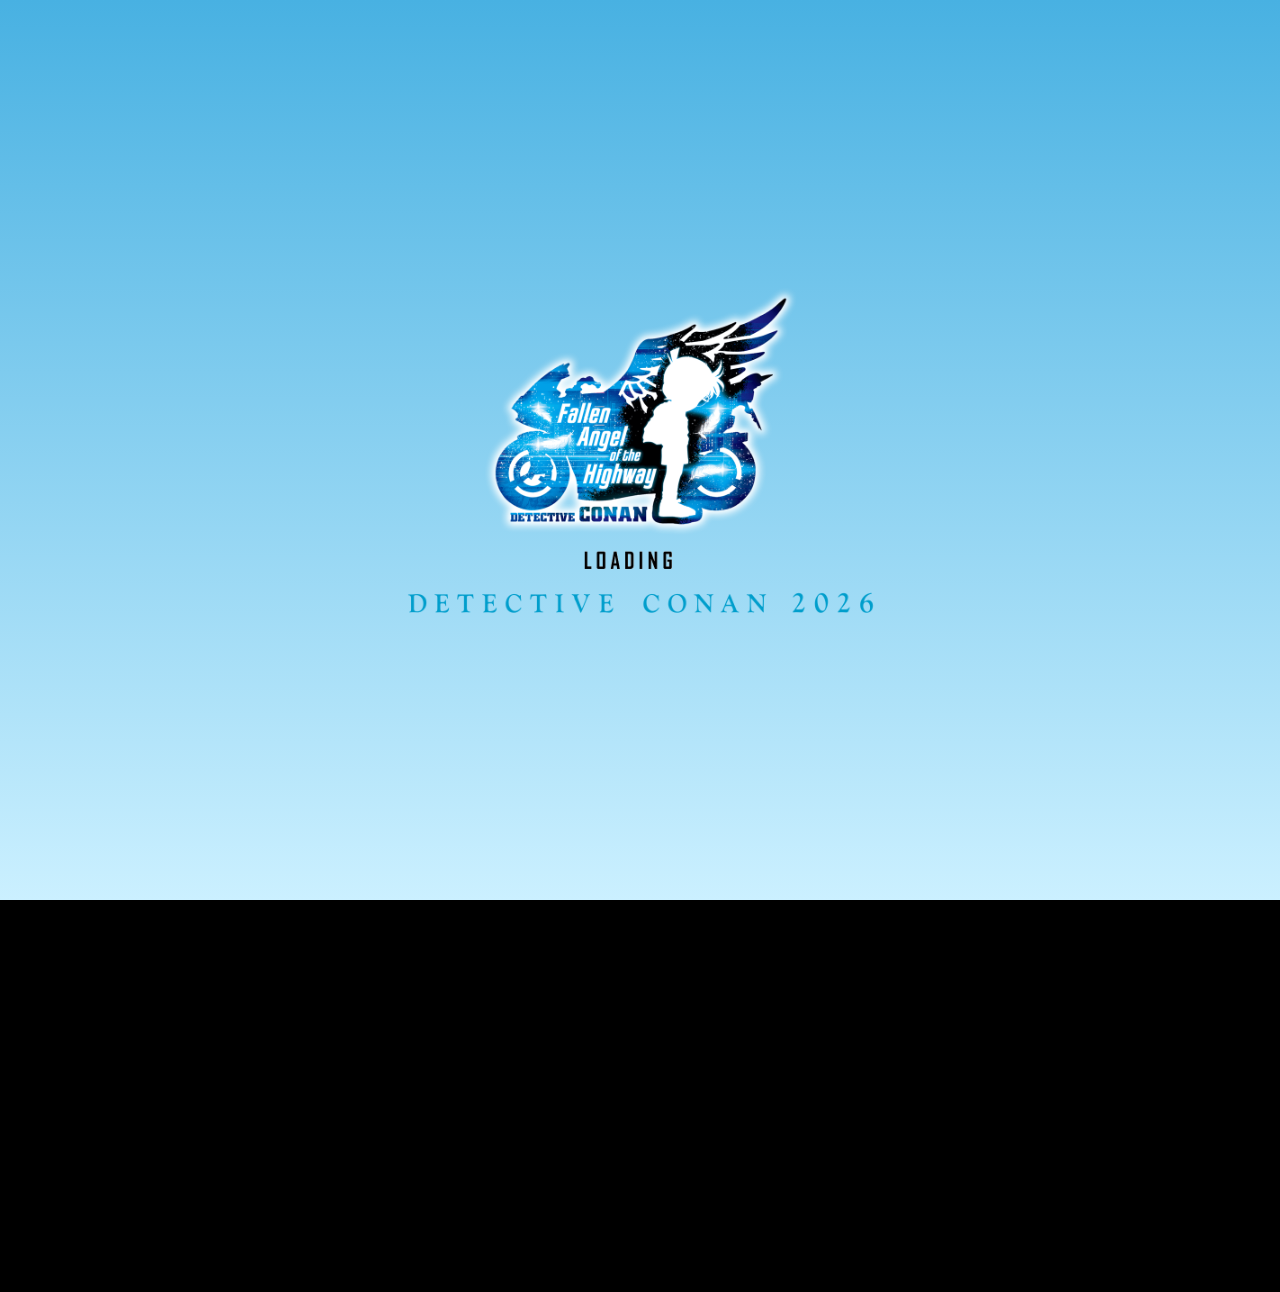
==== commit 422b4ea6: "Update index.html" ====
--- a/index.html
+++ b/index.html
@@ -26,10 +26,10 @@
 <meta property="fb:app_id" content="496331427098522">
 
 <!-- CSS -->
-<link rel="preconnect" href="../../fonts.googleapis.com/index.html">
-<link rel="preconnect" href="../../fonts.gstatic.com/index.html" crossorigin>
-<link href="../../fonts.googleapis.com/css2ca3f.css?family=Noto+Serif+JP:wght@400;500&amp;display=swap" rel="stylesheet"> 
-<link href="../../fonts.googleapis.com/cssb295.css?family=Noto+Sans+JP&amp;subset=japanese" rel="stylesheet">
+<link rel="preconnect" href="https://fonts.googleapis.com/index.html">
+<link rel="preconnect" href="https://fonts.gstatic.com/index.html" crossorigin>
+<link href="https://fonts.googleapis.com/css2ca3f.css?family=Noto+Serif+JP:wght@400;500&amp;display=swap" rel="stylesheet"> 
+<link href="https://fonts.googleapis.com/cssb295.css?family=Noto+Sans+JP&amp;subset=japanese" rel="stylesheet">
 <link rel="stylesheet" href="css/reset.css">
 <link rel="stylesheet" href="css/utility.css">
 <link rel="stylesheet" href="css/common.css">
@@ -41,7 +41,7 @@
 <script>(function(w,d,s,l,i){w[l]=w[l]||[];w[l].push({'gtm.start':
 new Date().getTime(),event:'gtm.js'});var f=d.getElementsByTagName(s)[0],
 j=d.createElement(s),dl=l!='dataLayer'?'&l='+l:'';j.async=true;j.src=
-'../../www.googletagmanager.com/gtm5445.html?id='+i+dl;f.parentNode.insertBefore(j,f);
+'.https://www.googletagmanager.com/gtm5445.html?id='+i+dl;f.parentNode.insertBefore(j,f);
 })(window,document,'script','dataLayer','GTM-MGG2SS4T');</script>
 <!-- End Google Tag Manager -->
  
@@ -49,11 +49,11 @@
 <script>
 var userAgent = window.navigator.userAgent.toLowerCase();
 if ( userAgent.indexOf('ipad') > 0 || userAgent.indexOf('iphone') > 0 || userAgent.indexOf('Android') > 0 || userAgent.indexOf('android') > 0 ) {
-  location.href = '../../conan-mobile.jp/index.html';
+  location.href = 'https://conan-mobile.jp/index.html';
 }
 </script>
 <link rel="canonical" href="index.html">
-<link rel="alternate" href="../../conan-mobile.jp/index.html">
+<link rel="alternate" href="https://conan-mobile.jp/index.html">
 
 
 </head>
@@ -62,7 +62,7 @@
 <body class="pageHome" id="pagetop" onselectstart="return false;" onmousedown="return false;" oncontextmenu="return false;">
 
 <!-- Google Tag Manager (noscript) -->
-<noscript><iframe src="../../www.googletagmanager.com/ns6158.html?id=GTM-MGG2SS4T"
+<noscript><iframe src="https://www.googletagmanager.com/ns6158.html?id=GTM-MGG2SS4T"
 height="0" width="0" style="display:none;visibility:hidden"></iframe></noscript>
 <!-- End Google Tag Manager (noscript) -->
 
@@ -87,11 +87,11 @@
    <div class="leftBox">
 				
 				<div class="snsLink">
-     <div><a href="../../twitter.com/conan_movie" target="_blank" class="over"><img src="img/home2/nav2_x.png" alt="公式X"/></a></div>
-     <div><a href="../../www.facebook.com/detective.conan.movie/index.html" target="_blank" class="over"><img src="img/home2/nav2_fb.png" alt="公式Facebook"/></a></div>
-     <div><a href="../../www.instagram.com/conan.official/index.html" target="_blank" class="over"><img src="img/home2/nav2_insta.png" alt="公式Instagram"/></a></div>
-     <div><a href="../../www.tiktok.com/%40conan_pr_official.html" target="_blank" class="over"><img src="img/home2/nav2_tiktok.png" alt="公式TikTok"/></a></div>
-					<div><a href="../../miniapp.line.me/2009175335-p4eF4o3W.html" target="_blank" class="over"><img src="img/home2/nav2_line.png" alt="公式LINE"/></a></div>
+     <div><a href="https://twitter.com/conan_movie" target="_blank" class="over"><img src="img/home2/nav2_x.png" alt="公式X"/></a></div>
+     <div><a href="https://www.facebook.com/detective.conan.movie/index.html" target="_blank" class="over"><img src="img/home2/nav2_fb.png" alt="公式Facebook"/></a></div>
+     <div><a href="https://www.instagram.com/conan.official/index.html" target="_blank" class="over"><img src="img/home2/nav2_insta.png" alt="公式Instagram"/></a></div>
+     <div><a href="https://www.tiktok.com/%40conan_pr_official.html" target="_blank" class="over"><img src="img/home2/nav2_tiktok.png" alt="公式TikTok"/></a></div>
+					<div><a href="https://miniapp.line.me/2009175335-p4eF4o3W.html" target="_blank" class="over"><img src="img/home2/nav2_line.png" alt="公式LINE"/></a></div>
     </div>
     <div class="sns_line"></div>
 
@@ -99,7 +99,7 @@
 
     <ul class="leftNav">
      <li><a href="news/index.html" class="over btn"><img src="img/home2/navnews_off.png" alt="NEWS お知らせ" class="js-hover"/></a></li>
-     <li><a href="../../eigakan.org/theaterpage/schedulee657.html?t=conanmovie2026" target="_blank" class="over btn"><img src="img/home2/navthlist_off.png" alt="THEATERS シアターリスト" class="js-hover"/></a></li>
+     <li><a href=".https://eigakan.org/theaterpage/schedulee657.html?t=conanmovie2026" target="_blank" class="over btn"><img src="img/home2/navthlist_off.png" alt="THEATERS シアターリスト" class="js-hover"/></a></li>
      <li class="openBtn"><a href="javascript:void(0);" class="over btn js-gnav"><img src="img/home2/navabout_off.png" alt="about THE MOVIE 作品情報" class="js-hover"/></a></li>
      <li><a href="trailer.html" class="js-trailer over btn"><img src="img/home2/navtrailer_off.png" alt="TRAILER 予告・ムービー" class="js-hover"/></a></li>
 					<li><a href="news/media.html" target="_blank" class="over btn"><img src="img/home2/navmedia_off.png" alt="メディア情報" class="js-hover"/></a></li>
@@ -135,7 +135,7 @@
 					<div class="sml"><a href="kazenotasuki/index.html" target="_blank"><img src="kazenotasuki/img/pcBnr_v2.png" alt="「＃風のたすきキャンペーン」実施中！" class="pb0"/></a></div>
 					<div class="sml"><a href="windicon_generator/index.html" target="_blank"><img src="banner/konan_icon_pcb.png" alt="風のアイコンジェネレーター" class="pb0"/></a></div>
 					<div class="sml"><a href="news/tokuban.html" target="_blank"><img src="banner/tokuban_PC.webp" alt="PR特番放送決定！各局放送予定はこちら" class="pb0"/></a></div>
-					<div class="sml"><a href="../../mvtk_campaign.conan-mobile.jp/26conan_nztk/index.html" target="_blank"><img src="banner/0410_500x500_pcbnr.png" alt="ムビチケ前売券購入者限定謎解き企画！" class="pb0"/></a></div>
+					<div class="sml"><a href=".https://mvtk_campaign.conan-mobile.jp/26conan_nztk/index.html" target="_blank"><img src="banner/0410_500x500_pcbnr.png" alt="ムビチケ前売券購入者限定謎解き企画！" class="pb0"/></a></div>
    </div>
 			
 			<div class="btmBnrBox" style="padding-top: -0.25%;">
@@ -149,39 +149,39 @@
   
    <div class="homeBnrLine alfaBnr mt10" style="padding-bottom:0;">
     <!--<div class="bnrL"><a href="https://mvtk_campaign.conan-mobile.jp/26conan_fm/" target="_blank" class="over"><img src="banner/fanmeeting_spbnr_ver2.png" alt="ムビチケ前売券（オンライン）購入者先行！「風のSPファンミーティング！」にご招待" width="403" height="79"/></a></div>-->
-    <div class="bnrL"><a href="../../tvconanten-30th.jp/index.html" target="_blank" class="over"><img src="banner/conananime30th.jpg" alt="名探偵コナン展"/></a></div>
-				<div class="bnrL"><a href="../../miniapp.line.me/2009175335-p4eF4o3W.html" target="_blank" class="over"><img src="banner/line_pcbnr.png" alt="風の宣伝部-入部はこちら！"/></a></div>
-				<div class="bnrL"><a href="../../www.ntv.co.jp/topics/articles/19s3l3e8zh242nus36.html" target="_blank" class="over"><img src="banner/ntv_conanfes.jpg" alt="日テレコナン祭り"/></a></div>
+    <div class="bnrL"><a href=".https://tvconanten-30th.jp/index.html" target="_blank" class="over"><img src="banner/conananime30th.jpg" alt="名探偵コナン展"/></a></div>
+				<div class="bnrL"><a href=".https://miniapp.line.me/2009175335-p4eF4o3W.html" target="_blank" class="over"><img src="banner/line_pcbnr.png" alt="風の宣伝部-入部はこちら！"/></a></div>
+				<div class="bnrL"><a href=".https://www.ntv.co.jp/topics/articles/19s3l3e8zh242nus36.html" target="_blank" class="over"><img src="banner/ntv_conanfes.jpg" alt="日テレコナン祭り"/></a></div>
    </div>
 
   <div class="homeBnrLine alfaBnr mt-10">
-			<div class="bnr"><a href="../../www.conan-portal.com/index.html" target="_blank"><img src="banner/gensaku_official.png" width="156" height="60" alt="原作公式サイト"/></a></div>
-   <div class="bnr"><a href="../../www.ytv.co.jp/conan/index.html" target="_blank"><img src="banner/foot_bnr_ytv_w312.jpg" width="156" height="60" alt="TVアニメ「名探偵コナン」"/></a></div>
-   <div class="bnr"><a href="../../conan-collectors.musing.jp/index.html" target="_blank"><img src="banner/2025banner_ccc_468-180.png" width="156" height="60" alt="名探偵コナンコレクターズクラブ"/></a></div>
-			<div class="bnr"><a href="../../www.welcome.city.yokohama.jp/hottopics/conan-yokohama/index.html" target="_blank"><img src="banner/conan_yokohama_v2.png" width="156" height="60" alt="『名探偵コナン ハイウェイの堕天使』×横浜市 コラボ決定！"/></a></div>
-			<div class="bnr"><a href="../../www.carsensor-conan.jp/index.html" target="_blank"><img src="banner/cs_banner_624_240.png" width="156" height="60" alt="『名探偵コナン ハイウェイの堕天使』×カーセンサー"/></a></div>
-			<div class="bnr"><a href="../../conan-zemi.shopro.co.jp/index.html" target="_blank"><img src="banner/conanzemi2026_624_240.jpg" width="156" height="60" alt="名探偵コナンゼミ"/></a></div>
-			<div class="bnr"><a href="../../conan-cafe.jp/index.html" target="_blank"><img src="banner/conancafe2026.png" width="156" height="60" alt="名探偵コナンゼミ"/></a></div>
-
-			<div class="bnr"><a href="../../www.jreast.co.jp/tokyo/jreconan/index.html" target="_blank"><img src="banner/JReast_stamprally2026.jpg" width="156" height="60" alt="JR東日本名探偵コナンスタンプラリー"/></a></div>
+			<div class="bnr"><a href=".https://www.conan-portal.com/index.html" target="_blank"><img src="banner/gensaku_official.png" width="156" height="60" alt="原作公式サイト"/></a></div>
+   <div class="bnr"><a href=".https://www.ytv.co.jp/conan/index.html" target="_blank"><img src="banner/foot_bnr_ytv_w312.jpg" width="156" height="60" alt="TVアニメ「名探偵コナン」"/></a></div>
+   <div class="bnr"><a href=".https://conan-collectors.musing.jp/index.html" target="_blank"><img src="banner/2025banner_ccc_468-180.png" width="156" height="60" alt="名探偵コナンコレクターズクラブ"/></a></div>
+			<div class="bnr"><a href=".https://www.welcome.city.yokohama.jp/hottopics/conan-yokohama/index.html" target="_blank"><img src="banner/conan_yokohama_v2.png" width="156" height="60" alt="『名探偵コナン ハイウェイの堕天使』×横浜市 コラボ決定！"/></a></div>
+			<div class="bnr"><a href=".https://www.carsensor-conan.jp/index.html" target="_blank"><img src="banner/cs_banner_624_240.png" width="156" height="60" alt="『名探偵コナン ハイウェイの堕天使』×カーセンサー"/></a></div>
+			<div class="bnr"><a href=".https://conan-zemi.shopro.co.jp/index.html" target="_blank"><img src="banner/conanzemi2026_624_240.jpg" width="156" height="60" alt="名探偵コナンゼミ"/></a></div>
+			<div class="bnr"><a href=".https://conan-cafe.jp/index.html" target="_blank"><img src="banner/conancafe2026.png" width="156" height="60" alt="名探偵コナンゼミ"/></a></div>
+
+			<div class="bnr"><a href=".https://www.jreast.co.jp/tokyo/jreconan/index.html" target="_blank"><img src="banner/JReast_stamprally2026.jpg" width="156" height="60" alt="JR東日本名探偵コナンスタンプラリー"/></a></div>
 			<div class="bnr"><a href="animail/index.html" target="_blank"><img src="banner/animail_pc_sml.webp" width="156" height="60" alt="「アニメール 劇場版名探偵コナン特集号 vol.51」全面公開中！"/></a></div>
-			<div class="bnr"><a href="../../www.yomiuri-ryokou.co.jp/s/fair/conan/index.html" target="_blank"><img src="banner/conan_bus%20tour_logo_624%20240_re.jpg" width="156" height="60" alt="名探偵コナンゼミ"/></a></div>
+			<div class="bnr"><a href=".https://www.yomiuri-ryokou.co.jp/s/fair/conan/index.html" target="_blank"><img src="banner/conan_bus%20tour_logo_624%20240_re.jpg" width="156" height="60" alt="名探偵コナンゼミ"/></a></div>
 			
 
    <div class="mvck_bnrArea" data-aos="fade" data-aos-easing="ease-in" data-aos-anchor-placement="top-bottom">
-    <div class="mt10"><a href="../../eigakan.org/theaterpage/schedulee657.html?t=conanmovie2026" target="_blank" title="本作品はHELLO! MOVIE方式による音声ガイド・日本語字幕に対応しています"><img src="banner/bnr_udcast.png" height="44" alt="本作品はHELLO! MOVIE方式による音声ガイド・日本語字幕に対応しています" style="border-radius: 4px;"/></a></div>
+    <div class="mt10"><a href=".https://eigakan.org/theaterpage/schedulee657.html?t=conanmovie2026" target="_blank" title="本作品はHELLO! MOVIE方式による音声ガイド・日本語字幕に対応しています"><img src="banner/bnr_udcast.png" height="44" alt="本作品はHELLO! MOVIE方式による音声ガイド・日本語字幕に対応しています" style="border-radius: 4px;"/></a></div>
    </div>
 			
 			<ul class="snsBox mt30">
 			<li><img src="img/common/icon_share.svg" alt="シェア" class="mr5"/></li>
-			<li class="alfaBnr"><a href="../../twitter.com/intent/tweet8c5f.html?text=%EF%BC%8F%0D%0A%E3%80%80%E6%97%8B%E9%A2%A8%E3%82%92%E3%80%81%E5%B7%BB%E3%81%8D%E8%B5%B7%E3%81%93%E3%81%9B%E2%80%95%E2%80%95%0D%0A%EF%BC%BC%0D%0A%0D%0A%E5%8A%87%E5%A0%B4%E7%89%88%E5%90%8D%E6%8E%A2%E5%81%B5%E3%82%B3%E3%83%8A%E3%83%B3%E7%AC%AC29%E5%BC%BE%0D%0A%E5%8A%87%E5%A0%B4%E7%89%88%E3%80%8E%E5%90%8D%E6%8E%A2%E5%81%B5%E3%82%B3%E3%83%8A%E3%83%B3%20%E3%83%8F%E3%82%A4%E3%82%A6%E3%82%A7%E3%82%A4%E3%81%AE%E5%A0%95%E5%A4%A9%E4%BD%BF%E3%80%8F%0D%0A%E5%A4%A7%E3%83%92%E3%83%83%E3%83%88%E4%B8%8A%E6%98%A0%E4%B8%AD%EF%BC%81%0D%0A%0D%0A%23%E5%90%8D%E6%8E%A2%E5%81%B5%E3%82%B3%E3%83%8A%E3%83%B3%0D%0A%23%E3%83%8F%E3%82%A4%E3%82%A6%E3%82%A7%E3%82%A4%E3%81%AE%E5%A0%95%E5%A4%A9%E4%BD%BF%F0%9F%AA%BD%0D%0Ahttps%3A%2F%2Fwww.conan-movie.jp%2F2026%2F" target="_blank"><img src="img/common/sns_x.png" alt="Xでシェアする"/></a></li>
-			<li class="alfaBnr"><a href="../../web.facebook.com/share_channel/index801f.html?u=https://www.conan-movie.jp/2026/" onclick="window.open(this.href, 'FBwindow', 'width=650, height=450, menubar=no, toolbar=no, scrollbars=yes'); return false;"><img src="img/common/sns_fb.png" alt="Facebookでシェアする"/></a></li>
-   <li class="alfaBnr"><a href="../../access.line.me/oauth2/v2.1/loginb2c0.html?url=https://www.conan-movie.jp/2026/" target="_blank"><img src="img/common/sns_line.png" width="64" height="60" alt="LINEでシェア"/></a></li>
+			<li class="alfaBnr"><a href=".https://twitter.com/intent/tweet8c5f.html?text=%EF%BC%8F%0D%0A%E3%80%80%E6%97%8B%E9%A2%A8%E3%82%92%E3%80%81%E5%B7%BB%E3%81%8D%E8%B5%B7%E3%81%93%E3%81%9B%E2%80%95%E2%80%95%0D%0A%EF%BC%BC%0D%0A%0D%0A%E5%8A%87%E5%A0%B4%E7%89%88%E5%90%8D%E6%8E%A2%E5%81%B5%E3%82%B3%E3%83%8A%E3%83%B3%E7%AC%AC29%E5%BC%BE%0D%0A%E5%8A%87%E5%A0%B4%E7%89%88%E3%80%8E%E5%90%8D%E6%8E%A2%E5%81%B5%E3%82%B3%E3%83%8A%E3%83%B3%20%E3%83%8F%E3%82%A4%E3%82%A6%E3%82%A7%E3%82%A4%E3%81%AE%E5%A0%95%E5%A4%A9%E4%BD%BF%E3%80%8F%0D%0A%E5%A4%A7%E3%83%92%E3%83%83%E3%83%88%E4%B8%8A%E6%98%A0%E4%B8%AD%EF%BC%81%0D%0A%0D%0A%23%E5%90%8D%E6%8E%A2%E5%81%B5%E3%82%B3%E3%83%8A%E3%83%B3%0D%0A%23%E3%83%8F%E3%82%A4%E3%82%A6%E3%82%A7%E3%82%A4%E3%81%AE%E5%A0%95%E5%A4%A9%E4%BD%BF%F0%9F%AA%BD%0D%0Ahttps%3A%2F%2Fwww.conan-movie.jp%2F2026%2F" target="_blank"><img src="img/common/sns_x.png" alt="Xでシェアする"/></a></li>
+			<li class="alfaBnr"><a href=".https://web.facebook.com/share_channel/index801f.html?u=https://www.conan-movie.jp/2026/" onclick="window.open(this.href, 'FBwindow', 'width=650, height=450, menubar=no, toolbar=no, scrollbars=yes'); return false;"><img src="img/common/sns_fb.png" alt="Facebookでシェアする"/></a></li>
+   <li class="alfaBnr"><a href=".https://access.line.me/oauth2/v2.1/loginb2c0.html?url=https://www.conan-movie.jp/2026/" target="_blank"><img src="img/common/sns_line.png" width="64" height="60" alt="LINEでシェア"/></a></li>
 		</ul>
    
    <ul class="policy mb20">
-    <li>┃&nbsp;<a href="../../www.toho.co.jp/company/privacy-policy.html" target="_blank">個人情報保護ポリシー</a>&nbsp;┃</li>
-    <li>┃&nbsp;<a href="../../www.toho.co.jp/company/cookie-policy.html" target="_blank">クッキーポリシー</a>&nbsp;┃</li>
+    <li>┃&nbsp;<a href=".https://www.toho.co.jp/company/privacy-policy.html" target="_blank">個人情報保護ポリシー</a>&nbsp;┃</li>
+    <li>┃&nbsp;<a href=".https://www.toho.co.jp/company/cookie-policy.html" target="_blank">クッキーポリシー</a>&nbsp;┃</li>
    </ul>
   </div>
 
@@ -197,7 +197,7 @@
   <div id="mvckAll">
 		<div id="mvckClose"></div>
 		<div id="mvckArea">
-		<div id="mvtk-widgets-container" data-format="responsive" data-color="normal"><a id="mvtk-widgets" href="../../ticket.moviewalker.jp/film/084813.html">Widgets by ムビチケ</a></div><script defer src="../../contents.mvtk.jp/widgets/js/widgets_v1_1.js" charset="utf-8"></script>
+		<div id="mvtk-widgets-container" data-format="responsive" data-color="normal"><a id="mvtk-widgets" href=".https://ticket.moviewalker.jp/film/084813.html">Widgets by ムビチケ</a></div><script defer src=".https://contents.mvtk.jp/widgets/js/widgets_v1_1.js" charset="utf-8"></script>
 		</div>
 	</div>
 	
@@ -211,8 +211,8 @@
 
 
 <!-- ▼scripts -->
-<script src="../../ajax.googleapis.com/ajax/libs/jquery/3.7.0/jquery.min.js"></script>
-<script src="../../cdnjs.cloudflare.com/ajax/libs/jquery-easing/1.4.1/jquery.easing.min.js"></script>
+<script src=".https://ajax.googleapis.com/ajax/libs/jquery/3.7.0/jquery.min.js"></script>
+<script src=".https://cdnjs.cloudflare.com/ajax/libs/jquery-easing/1.4.1/jquery.easing.min.js"></script>
 <script src="js/lib/jquery.easy-rollover.js"></script>
 <script src="js/common.js"></script>
 <script src="js/home_2.js"></script>
@@ -223,4 +223,4 @@
 </body>
 
 <!-- Mirrored from www.conan-movie.jp/2026/index.html by HTTrack Website Copier/3.x [XR&CO'2014], Thu, 16 Apr 2026 14:27:19 GMT -->
-</html>+</html>
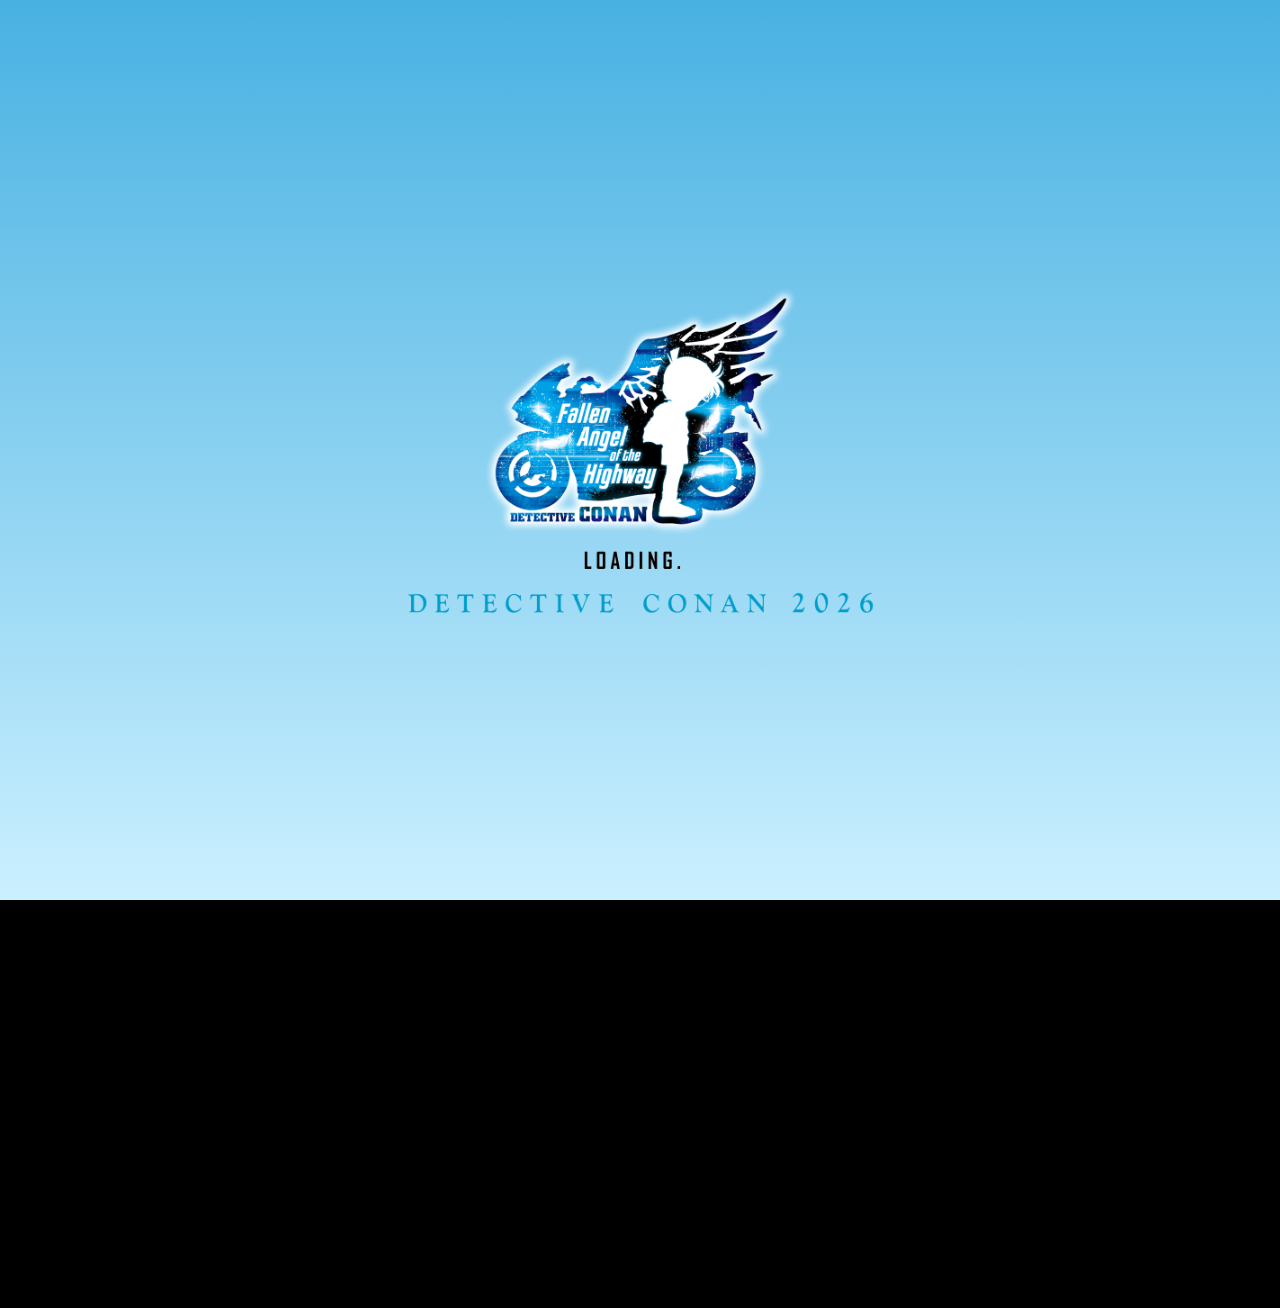
==== commit fe521c9f: "Update index.html" ====
--- a/index.html
+++ b/index.html
@@ -215,8 +215,11 @@
 <script src=".https://cdnjs.cloudflare.com/ajax/libs/jquery-easing/1.4.1/jquery.easing.min.js"></script>
 <script src="js/lib/jquery.easy-rollover.js"></script>
 <script src="js/common.js"></script>
-<script src="js/home_2.js"></script>
-<script src="js/snow.html"></script>
+$(window).on('load', function() {
+  $('.js-loading').fadeOut();
+});
+<!-- XÓA luôn nếu không cần -->
+<!-- <script src="js/snow.html"></script> -->
 <script src="js/lib/modaal.min.js"></script>
 <!-- ▲scripts -->
 
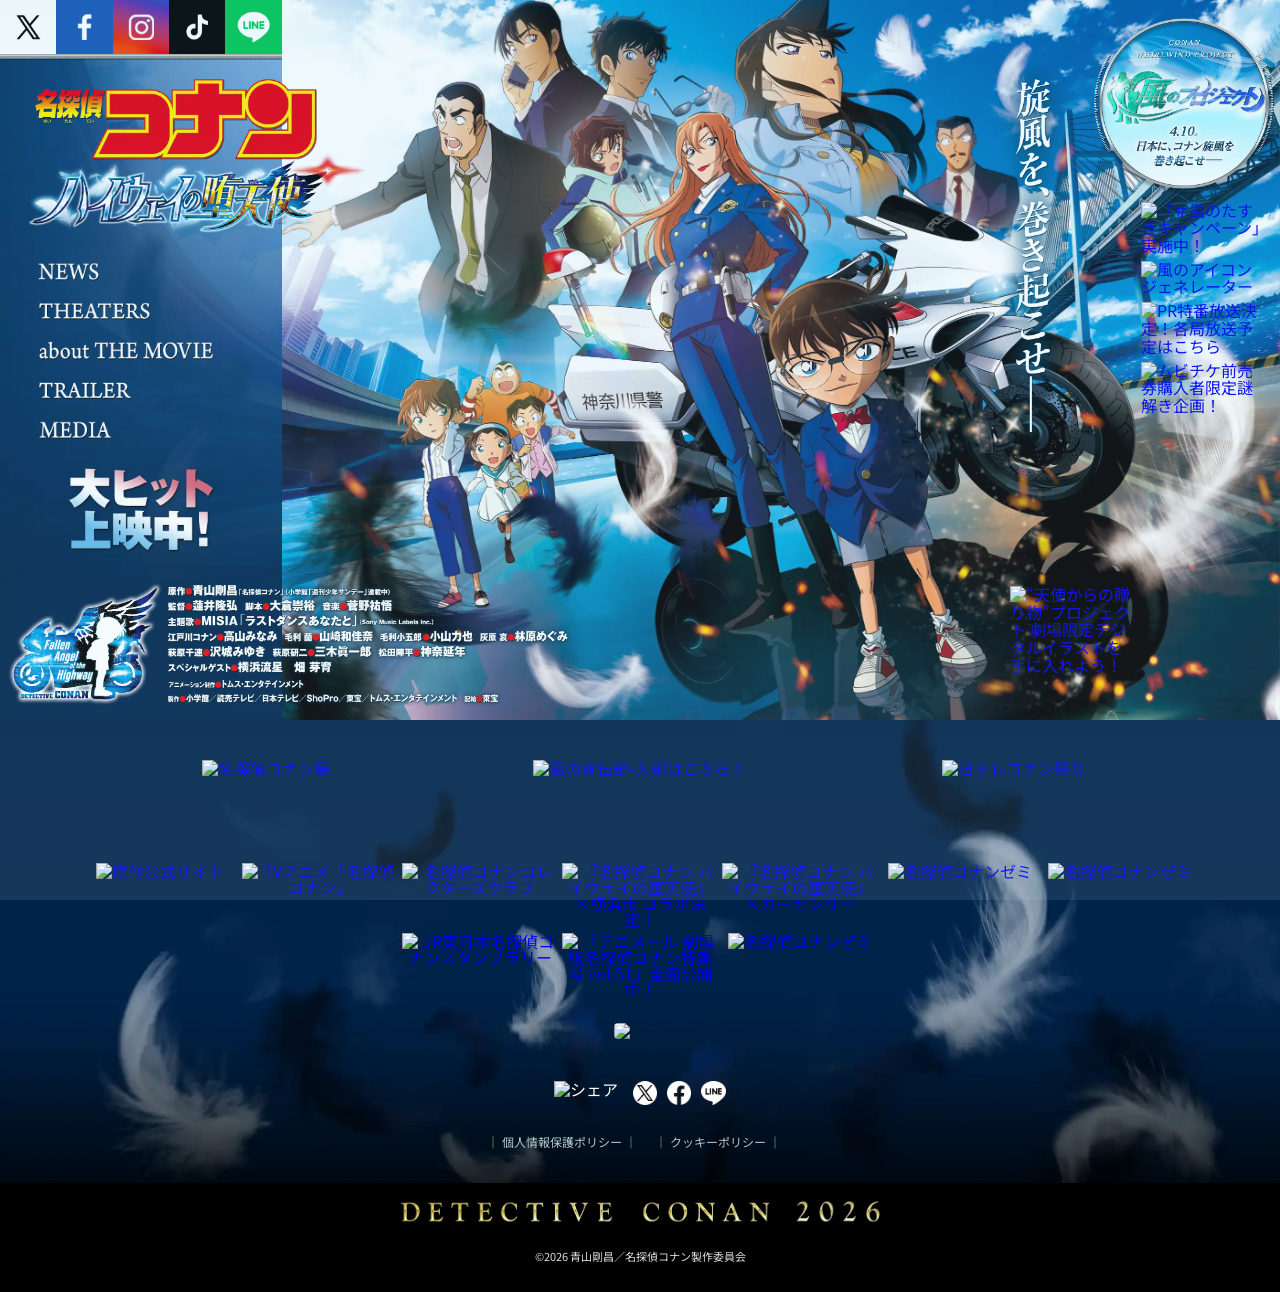
==== commit 433352af: "Update index.html" ====
--- a/index.html
+++ b/index.html
@@ -211,15 +211,17 @@
 
 
 <!-- ▼scripts -->
-<script src=".https://ajax.googleapis.com/ajax/libs/jquery/3.7.0/jquery.min.js"></script>
-<script src=".https://cdnjs.cloudflare.com/ajax/libs/jquery-easing/1.4.1/jquery.easing.min.js"></script>
+<script src="https://ajax.googleapis.com/ajax/libs/jquery/3.7.0/jquery.min.js"></script>
+<script src="https://cdnjs.cloudflare.com/ajax/libs/jquery-easing/1.4.1/jquery.easing.min.js"></script>
 <script src="js/lib/jquery.easy-rollover.js"></script>
 <script src="js/common.js"></script>
+
+<script>
 $(window).on('load', function() {
   $('.js-loading').fadeOut();
 });
-<!-- XÓA luôn nếu không cần -->
-<!-- <script src="js/snow.html"></script> -->
+</script>
+
 <script src="js/lib/modaal.min.js"></script>
 <!-- ▲scripts -->
 
